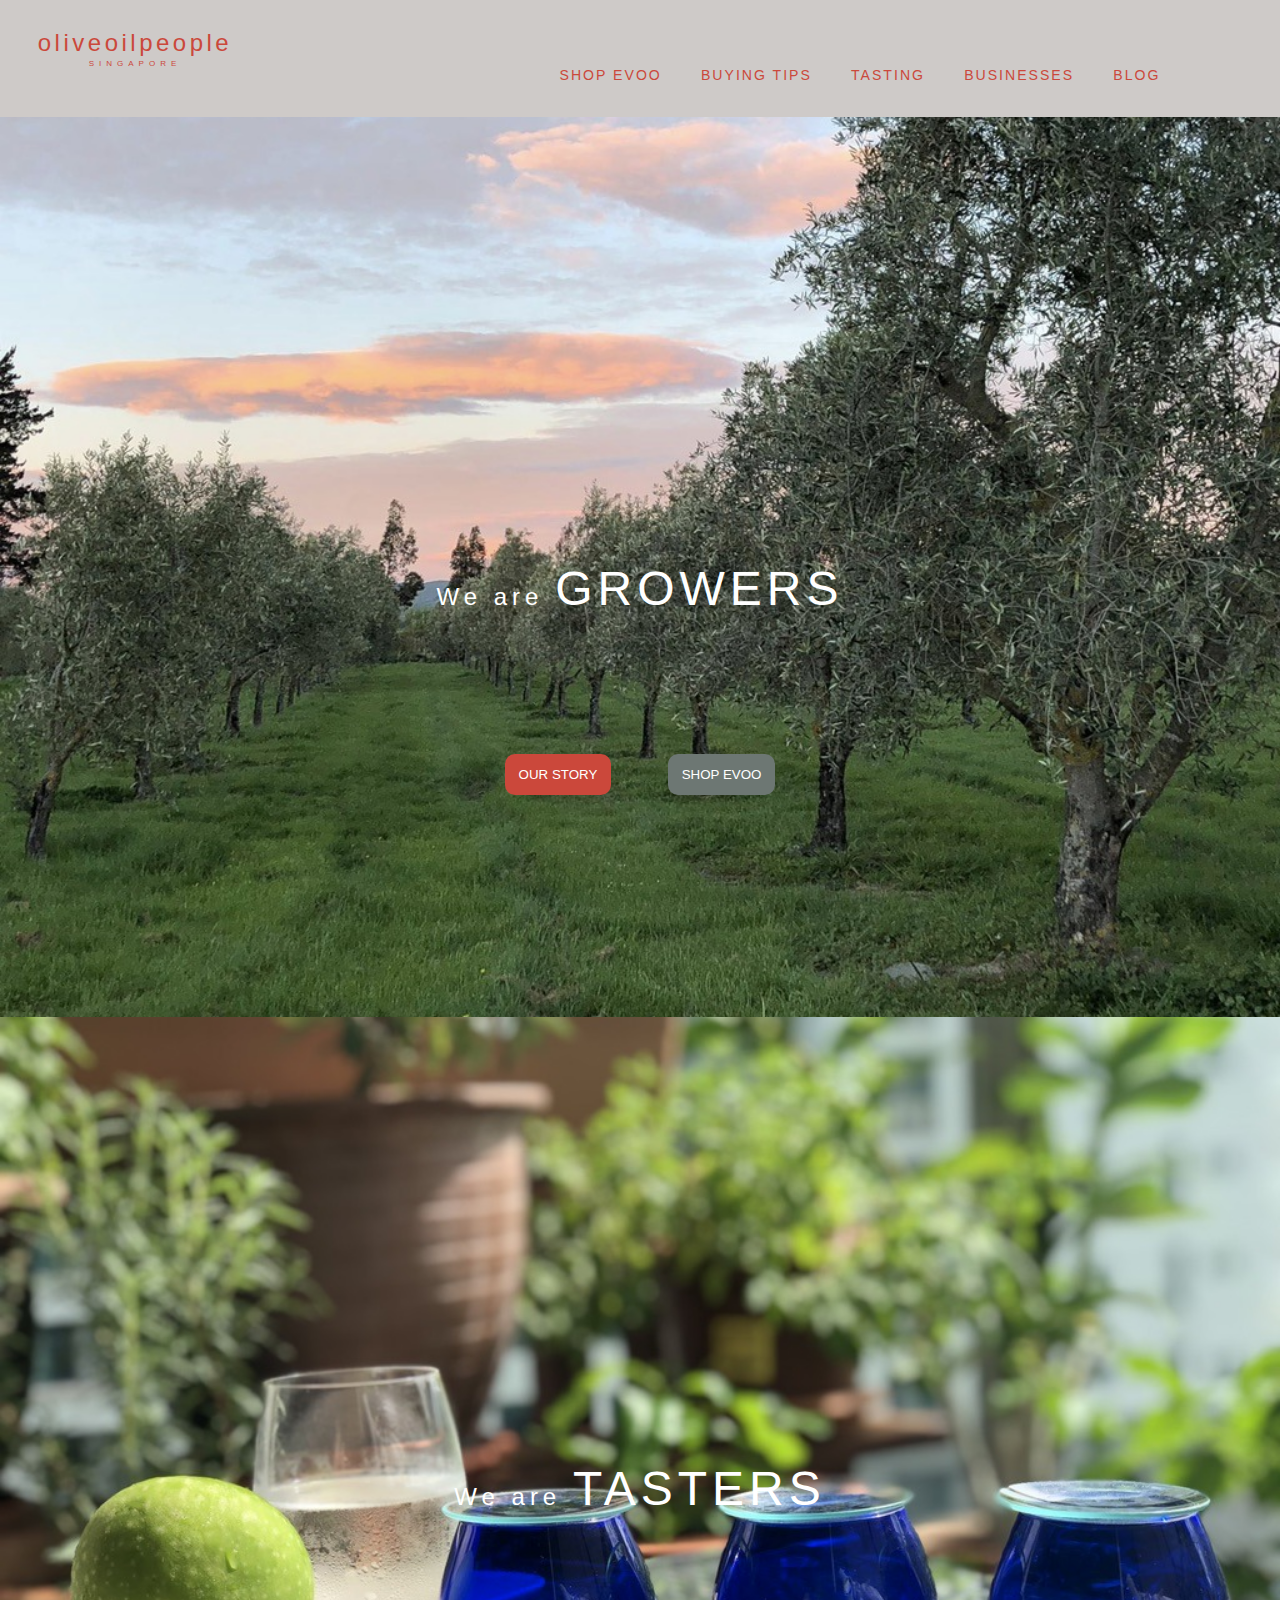
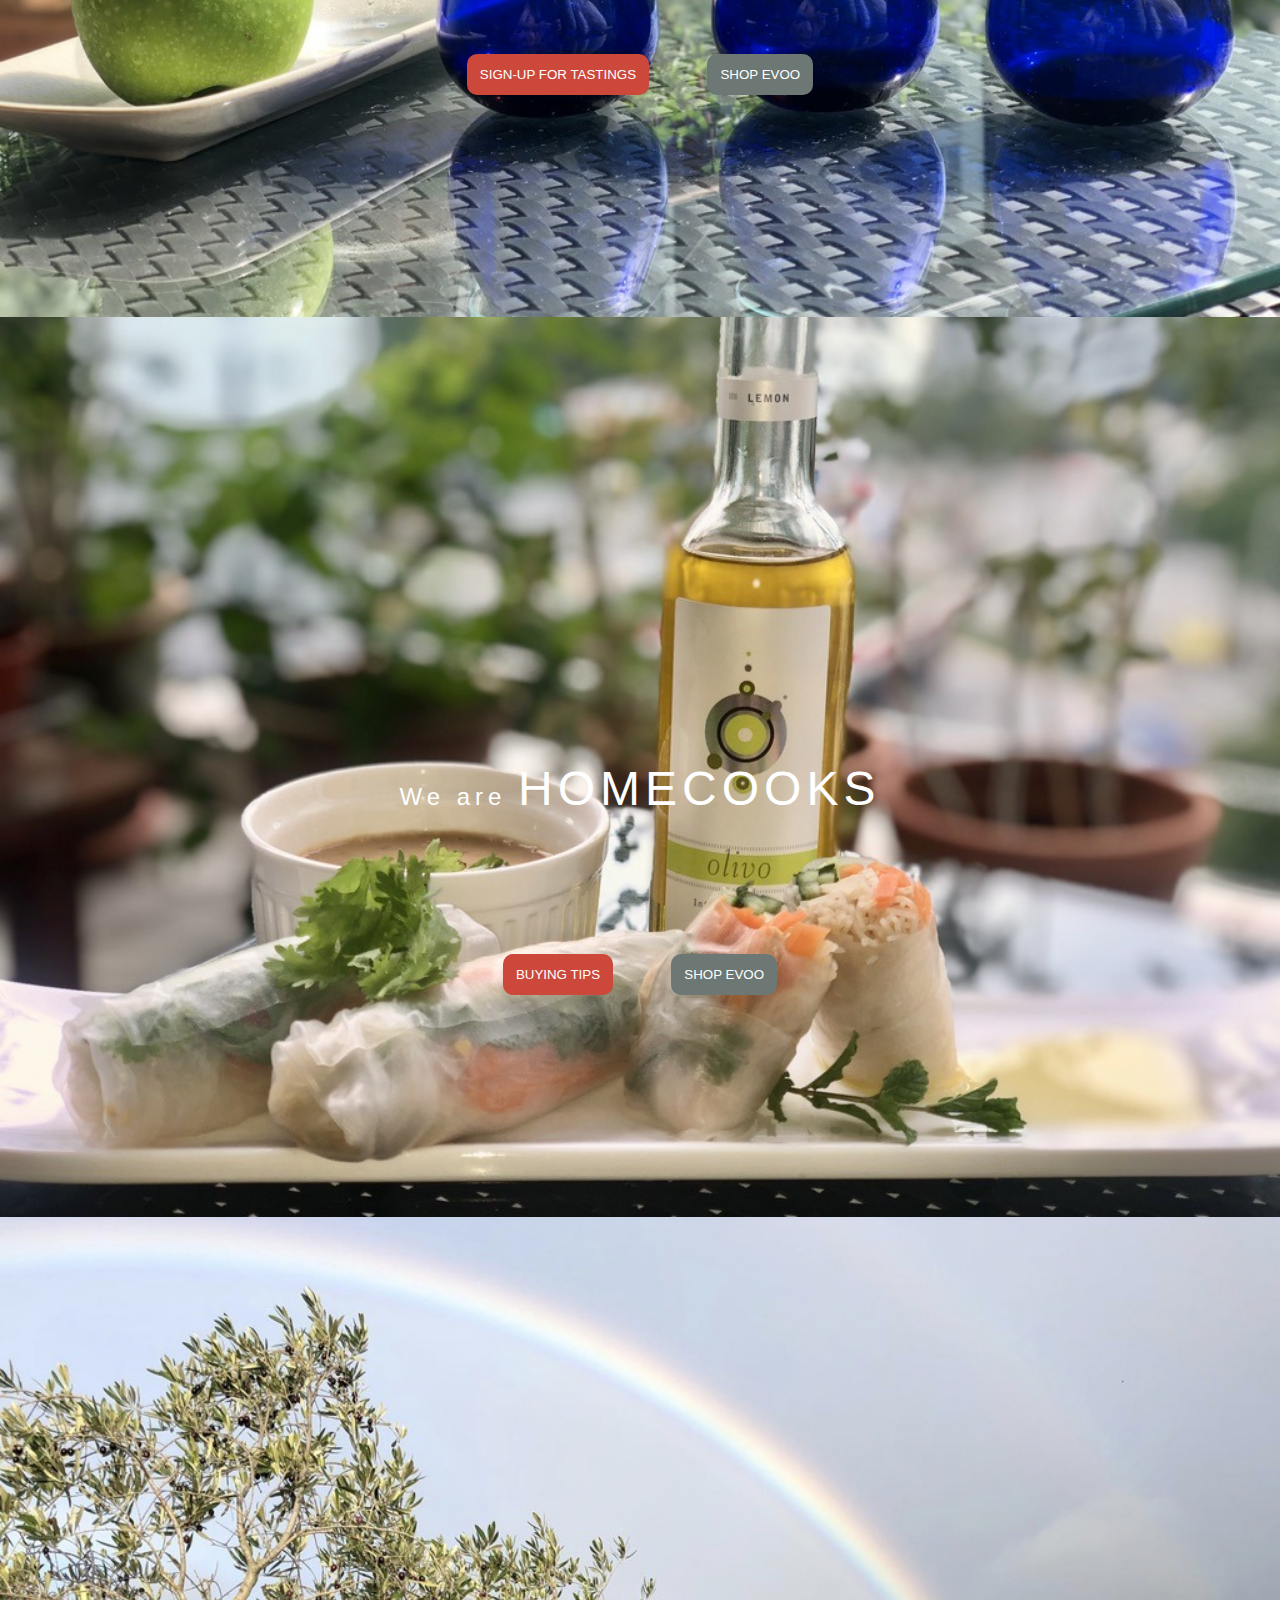
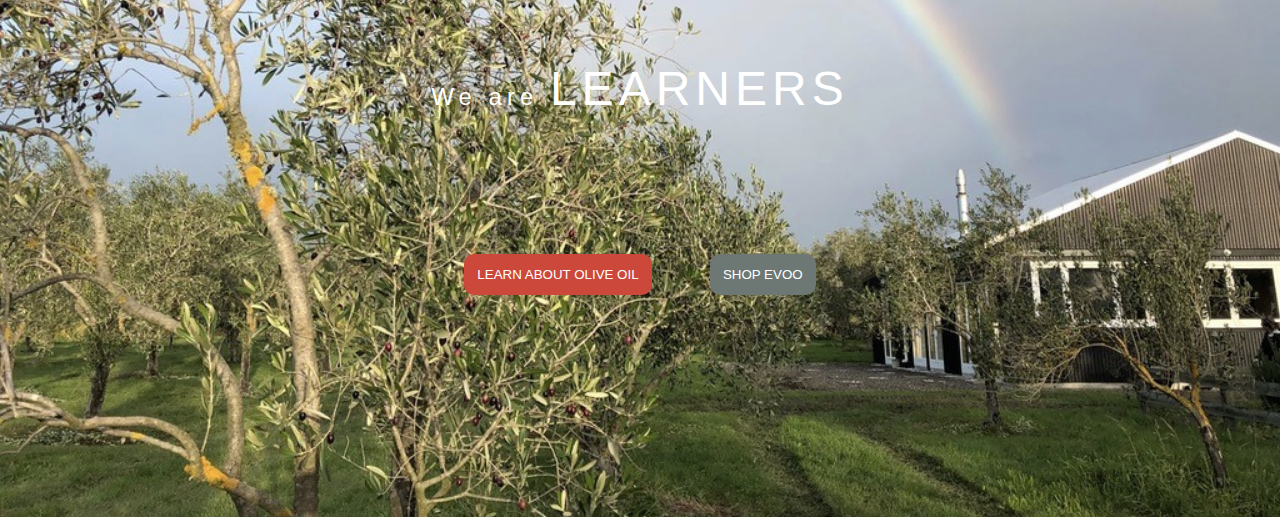
==== index.html @ 2f51a38c "update" ====
<!DOCTYPE html>
<html lang="en" dir="ltr">

<head>
  <meta charset="utf-8">
  <meta name="viewport" content="width=device-width, initial-scale=1.0">
  <meta http-equiv="X-UA-Compatible" content="ie=edge">
  <link rel="stylesheet" href="css/styles.css">
  <title></title>
</head>

<body>

  <header>


  <nav>

    <a href="index.html" style="outline: none; text-decoration: none;"
    <div class="page-title">



      <p style="color: #cb483b; padding-top: 1.2em; font-size: 1.5em; letter-spacing: 3.5px;">oliveoilpeople</p>
      <p style="color: #cb483b; padding-top: 2px; font-size: 0.5em; letter-spacing: 5px;">SINGAPORE</p>



    </div>

  </a>

    <div class="hamburger">
      <div class="line"></div>
      <div class="line"></div>
      <div class="line"></div>
    </div>

    <ul class="nav-links">
      <li><a href="#">SHOP EVOO</a></li>
      <li><a href="homecooks/homecooks.html">BUYING TIPS</a></li>
      <li><a href="tasters/tasters.html">TASTING</a></li>
      <li><a href="#">BUSINESSES</a></li>
      <li><a href="learners/learners.html">BLOG</a></li>
    </ul>

  </nav>

</header>



  <div class="landing">

    <img class="tasters-img" src="images/growers.jpeg" alt="tasters-image">

    <div class="landing-content">


      <div class="tasters-heading">
        <p><span>We are </span><span style="font-size: 2em;">GROWERS</span></p>
      </div>

      <div class="buttons-landing">
        <button class="button1" type="button" name="button">OUR STORY</button>
        <button class="button2" type="button" name="button-shop">SHOP EVOO</button>
      </div>
    </div>

  </div>

  <div class="landing">

    <img class="tasters-img" src="tasters/tasters.jpeg" alt="tasters-image">

    <div class="landing-content">


      <div class="tasters-heading">
        <p><span>We are </span><span style="font-size: 2em;">TASTERS</span></p>
      </div>

      <div class="buttons-landing">
        <button class="button1" type="button" name="button">SIGN-UP FOR TASTINGS</button>
        <button class="button2" type="button" name="button-shop">SHOP EVOO</button>
      </div>
    </div>

  </div>

  <div class="landing">

    <img class="tasters-img" src="homecooks/homecooks.jpeg" alt="homecooks-image">

    <div class="landing-content">


      <div class="tasters-heading">
        <p><span>We are </span><span style="font-size: 2em;">HOMECOOKS</span></p>
      </div>

      <div class="buttons-landing">
        <button class="button1" type="button" name="button">BUYING TIPS</button>
        <button class="button2" type="button" name="button-shop">SHOP EVOO</button>
      </div>
    </div>

  </div>

  <div class="landing">

    <img class="tasters-img" src="learners/learners.jpeg" alt="learners-image">

    <div class="landing-content">


      <div class="tasters-heading">
        <p><span>We are </span><span style="font-size: 2em;">LEARNERS</span></p>
      </div>

      <div class="buttons-landing">
        <button class="button1" type="button" name="button">LEARN ABOUT OLIVE OIL</button>
        <button class="button2" type="button" name="button-shop">SHOP EVOO</button>
      </div>
    </div>

  </div>

  <script src="app.js">

  </script>

</body>

</html>
---- css/styles.css ----
* {
  margin: 0;
  padding: 0;
  box-sizing: border-box;
}

body {
  font-family: "Gill Sans MT", "Gill Sans", "Calibri", sans-serif;
  letter-spacing: 2px;
  background: #CECAC8;
}

header{
  position: sticky;
  top: 0;
  z-index: 10;
}

nav {
  height: 13vh;
  background: #CECAC8;
}

li {
  margin-left: 10px;
  margin-right: 10px;
}

.page-title {
  height: 10vh;
  width: 30vh;
  background-color: #CECAC8;
  position: absolute;
  text-align: center;
}

.nav-links {
  display: flex;
  list-style: none;
  width: 50%;
  height: 100%;
  justify-content: space-around;
  align-items: center;
  padding-top: 2em;
  margin-left: auto;
  margin-right: 6.25em;
}

.nav-links li a {
  color: #cb483b;
  text-decoration: none;
  font-size: 1.1vw;
}

.landing {
  height: 100vh;
  display: flex;
  justify-content: center;
  align-items: center;
  overflow: hidden;
}

.landing-content {
  position: absolute;
  display: flex;
  flex-direction: column;
  width: 100vw;
  height: 500px;
  padding-top: 150px;
  margin-top: 50px;
  justify-content: center;
  align-items: center;
}

.tasters-heading {
  position: relative;
  padding: 1em;
  margin-bottom: 4em;
  margin-top: 2em;
}

.tasters-heading p {
  color: white;
  font-size: 1.5em;
  letter-spacing: 5px;
}

.buttons-landing {
  position: relative;
  margin-top: 2em;
}

.button1 {
  padding: 1em;
  margin: 2vw;
  border-radius: 10px;
  border-width: 0;
  background-color: #cb483b;
  color: white;
}

.button2 {
  padding: 1em;
  margin: 2vw;
  border-radius: 10px;
  border-width: 0;
  background-color: #6d7773;
  color: white;
}

.tasters-img {
  width: 100vw;
}

@media screen and (max-width: 768px) {
  .line {
    width: 30px;
    height: 3px;
    background: #cb483b;
    margin: 5px;
  }

  /*
  @media (hover:hover) {
    .button1:hover{
      background-color: #6d7773;
    }
    .button2:hover{
      background-color: #cb483b;
  }
*/
  nav {
    position: relative;
  }

  .hamburger {
    position: absolute;
    cursor: pointer;
    right: 5%;
    top: 50%;
    transform: translate(-5%, -50%);
    z-index: 4;
  }

  .nav-links {
    position: fixed;
    background: #CECAC8;
    height: 100vh;
    width: 100%;
    flex-direction: column;
    clip-path: circle(100px at 90% -15%);
    -webkit-clip-path: circle(100px at 90% -15%);
    transition: all 0.5s ease-out;
    pointer-events: none;
    z-index: 3;
  }

  .nav-links.open {
    clip-path: circle(1400px at 100% -15%);
    -webkit-clip-path: circle(1400px at 100% -15%);
    pointer-events: all;
    padding-right: 0;
    padding-top: 100px;
    padding-bottom: 100px;
    z-index: 3;
  }

  .landing {
    overflow: hidden;
    align-items: center;
    flex-direction: column;
  }

  .nav-links li {
    opacity: 0;
  }

  .nav-links li a {
    font-size: 25px;
  }

  .nav-links li:nth-child(1) {
    transition: all 0.7s ease 0.1s;
  }

  .nav-links li:nth-child(2) {
    transition: all 0.7s ease 0.2s;
  }

  .nav-links li:nth-child(3) {
    transition: all 0.7s ease 0.3s;
  }

  .nav-links li:nth-child(4) {
    transition: all 0.7s ease 0.4s;
  }

  .nav-links li:nth-child(5) {
    transition: all 0.7s ease 0.5s;
  }

  li.fade {
    opacity: 1;
  }

  .tasters-img {
    width: auto;
    height: auto
  }
}
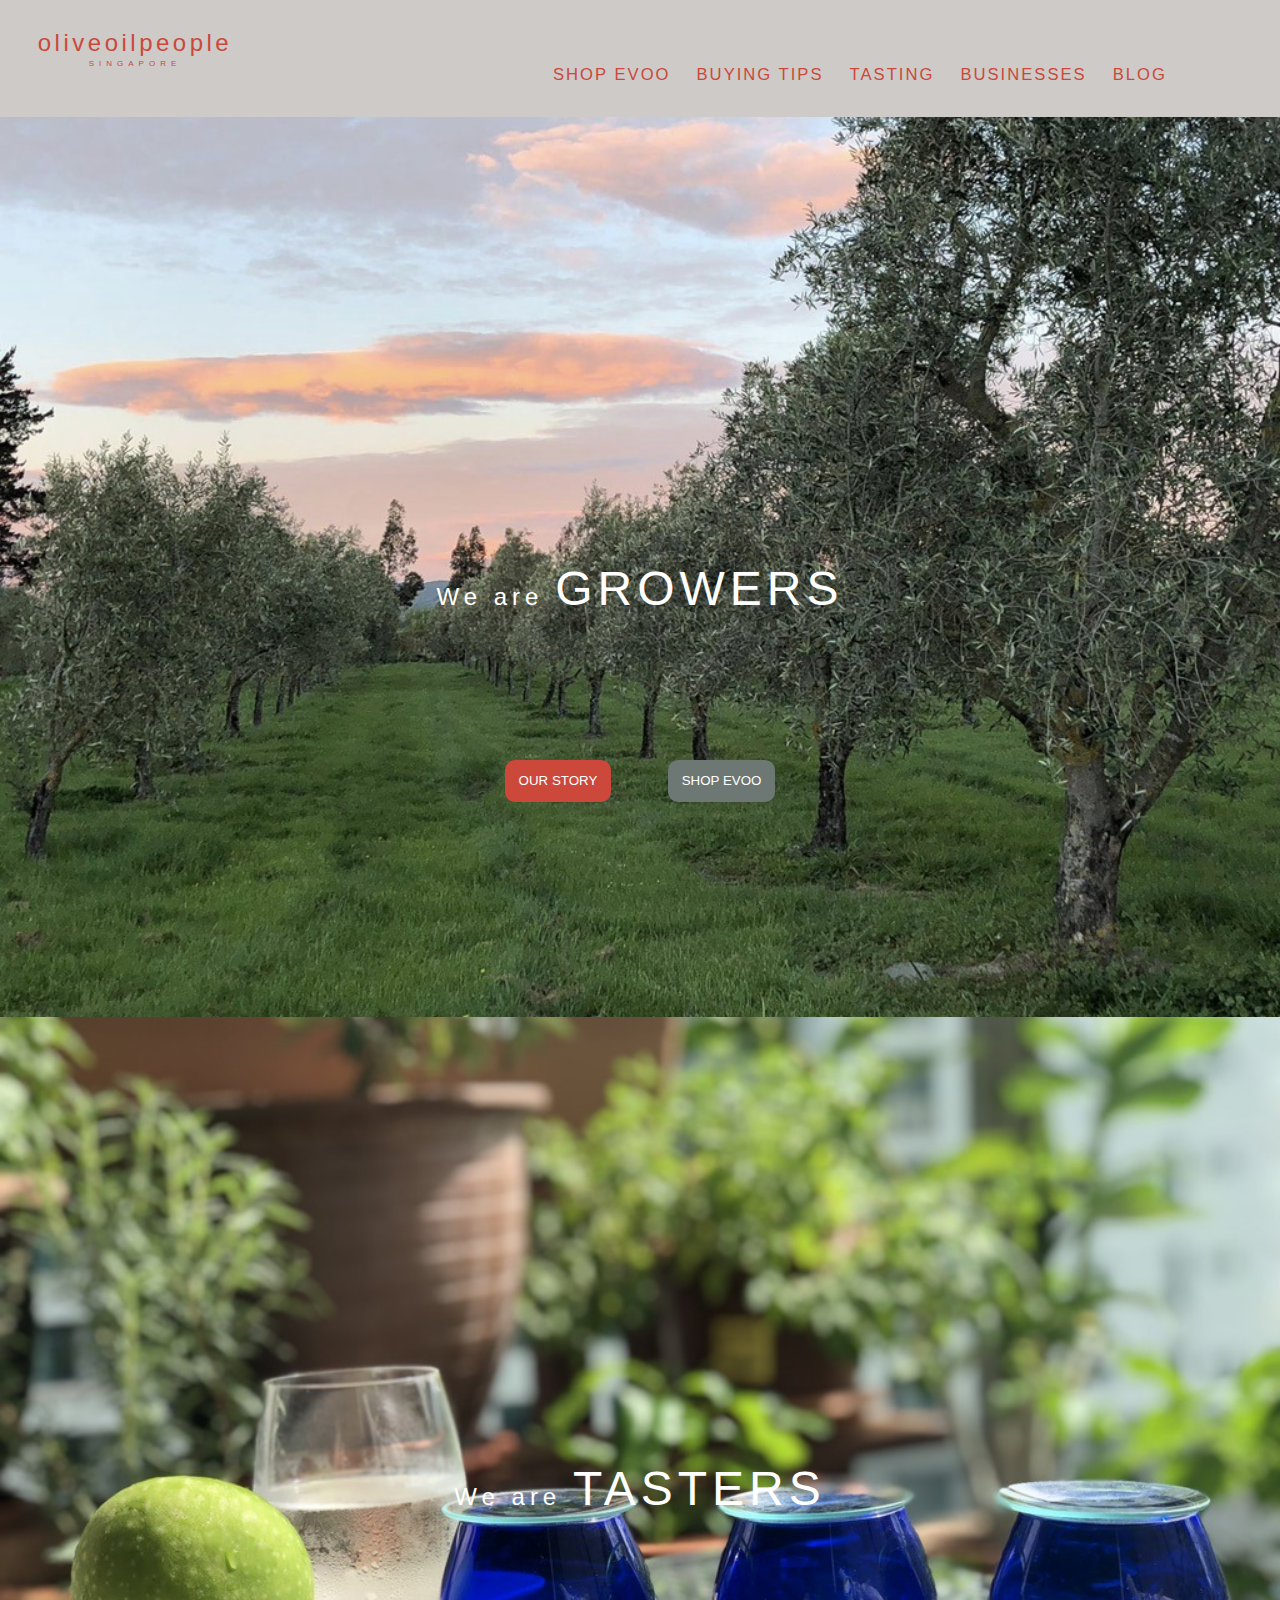
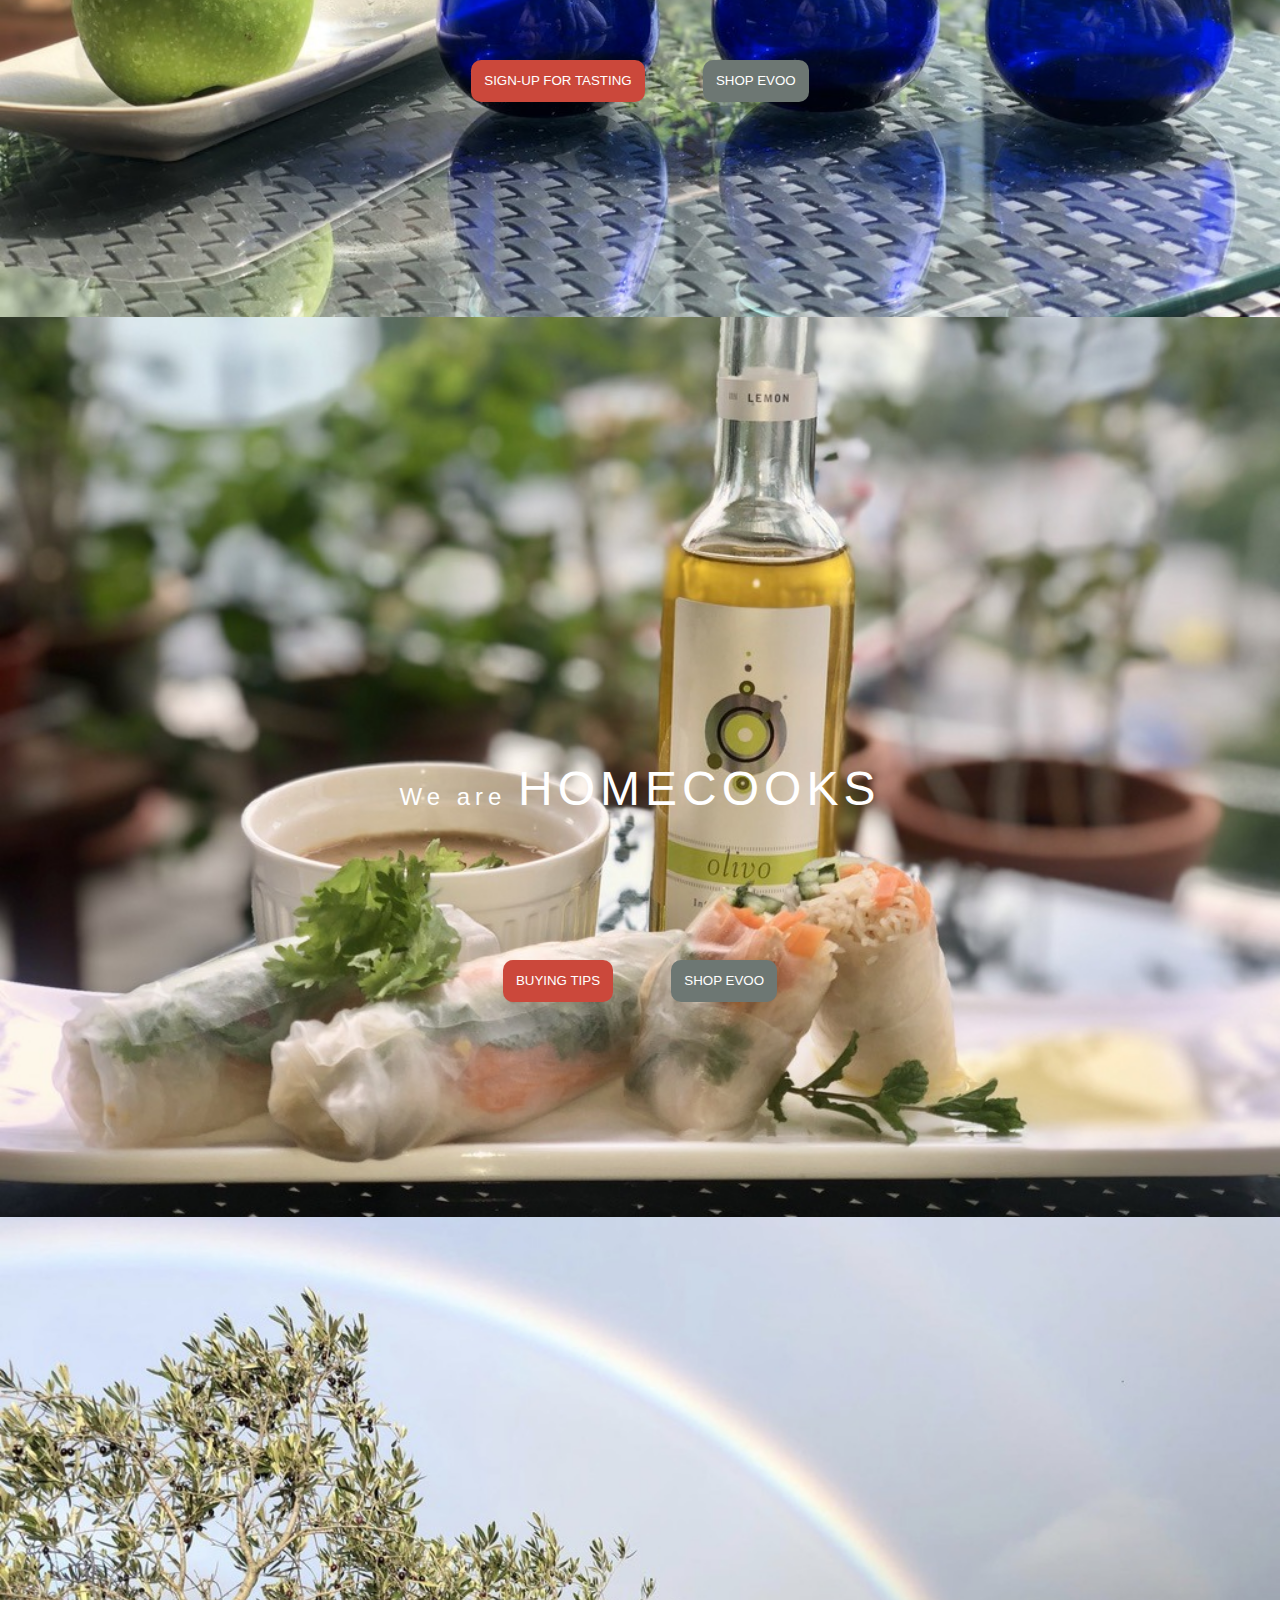
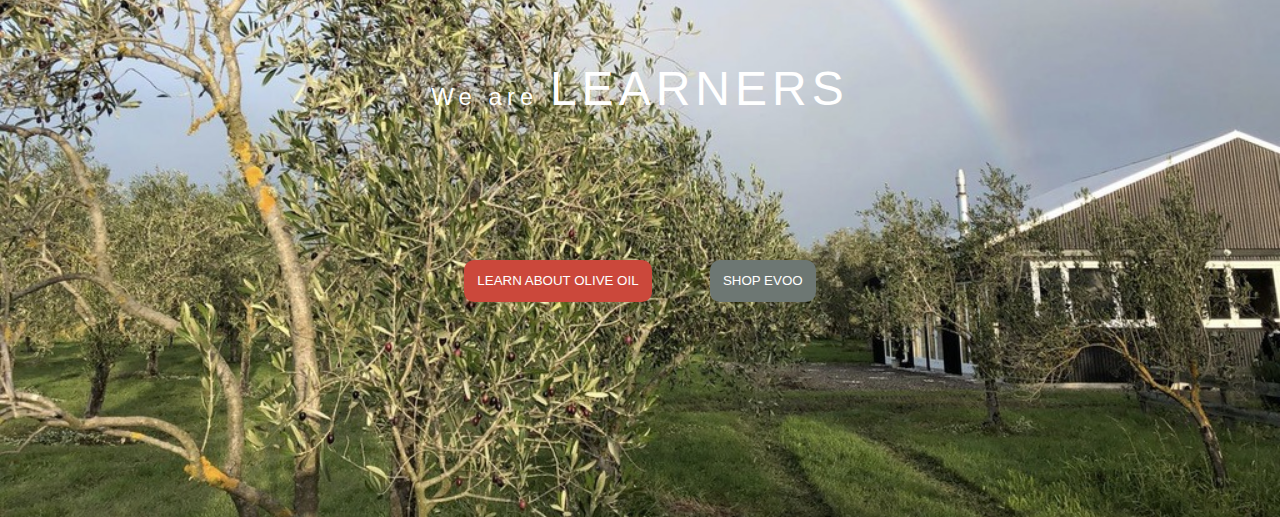
==== commit 501c087e: "update" ====
--- a/index.html
+++ b/index.html
@@ -81,7 +81,7 @@
       </div>
 
       <div class="buttons-landing">
-        <button class="button1" type="button" name="button">SIGN-UP FOR TASTINGS</button>
+        <button class="button1" type="button" name="button">SIGN-UP FOR TASTING</button>
         <button class="button2" type="button" name="button-shop">SHOP EVOO</button>
       </div>
     </div>
@@ -90,7 +90,7 @@
 
   <div class="landing">
 
-    <img class="tasters-img" src="homecooks/homecooks.jpeg" alt="homecooks-image">
+    <img class="tasters-img" src="homecooks/homecooks.jpeg" alt="tasters-image">
 
     <div class="landing-content">
 
@@ -109,7 +109,7 @@
 
   <div class="landing">
 
-    <img class="tasters-img" src="learners/learners.jpeg" alt="learners-image">
+    <img class="tasters-img" src="learners/learners.jpeg" alt="tasters-image">
 
     <div class="landing-content">
 
@@ -126,6 +126,7 @@
 
   </div>
 
+
   <script src="app.js">
 
   </script>
--- a/css/styles.css
+++ b/css/styles.css
@@ -8,6 +8,7 @@
   font-family: "Gill Sans MT", "Gill Sans", "Calibri", sans-serif;
   letter-spacing: 2px;
   background: #CECAC8;
+
 }
 
 header{
@@ -49,7 +50,7 @@
 .nav-links li a {
   color: #cb483b;
   text-decoration: none;
-  font-size: 1.1vw;
+  font-size: 1.3vw;
 }
 
 .landing {
@@ -74,7 +75,7 @@
 
 .tasters-heading {
   position: relative;
-  padding: 1em;
+  padding: 1.4em;
   margin-bottom: 4em;
   margin-top: 2em;
 }
@@ -88,6 +89,7 @@
 .buttons-landing {
   position: relative;
   margin-top: 2em;
+
 }
 
 .button1 {
@@ -143,7 +145,7 @@
   }
 
   .nav-links {
-    position: fixed;
+
     background: #CECAC8;
     height: 100vh;
     width: 100%;
@@ -152,7 +154,7 @@
     -webkit-clip-path: circle(100px at 90% -15%);
     transition: all 0.5s ease-out;
     pointer-events: none;
-    z-index: 3;
+    z-index: 50;
   }
 
   .nav-links.open {
@@ -162,7 +164,7 @@
     padding-right: 0;
     padding-top: 100px;
     padding-bottom: 100px;
-    z-index: 3;
+    z-index: 50;
   }
 
   .landing {
@@ -203,8 +205,12 @@
     opacity: 1;
   }
 
+  .tasters-heading {
+    text-align: center;
+  }
+
+
   .tasters-img {
     width: auto;
     height: auto
   }
-}
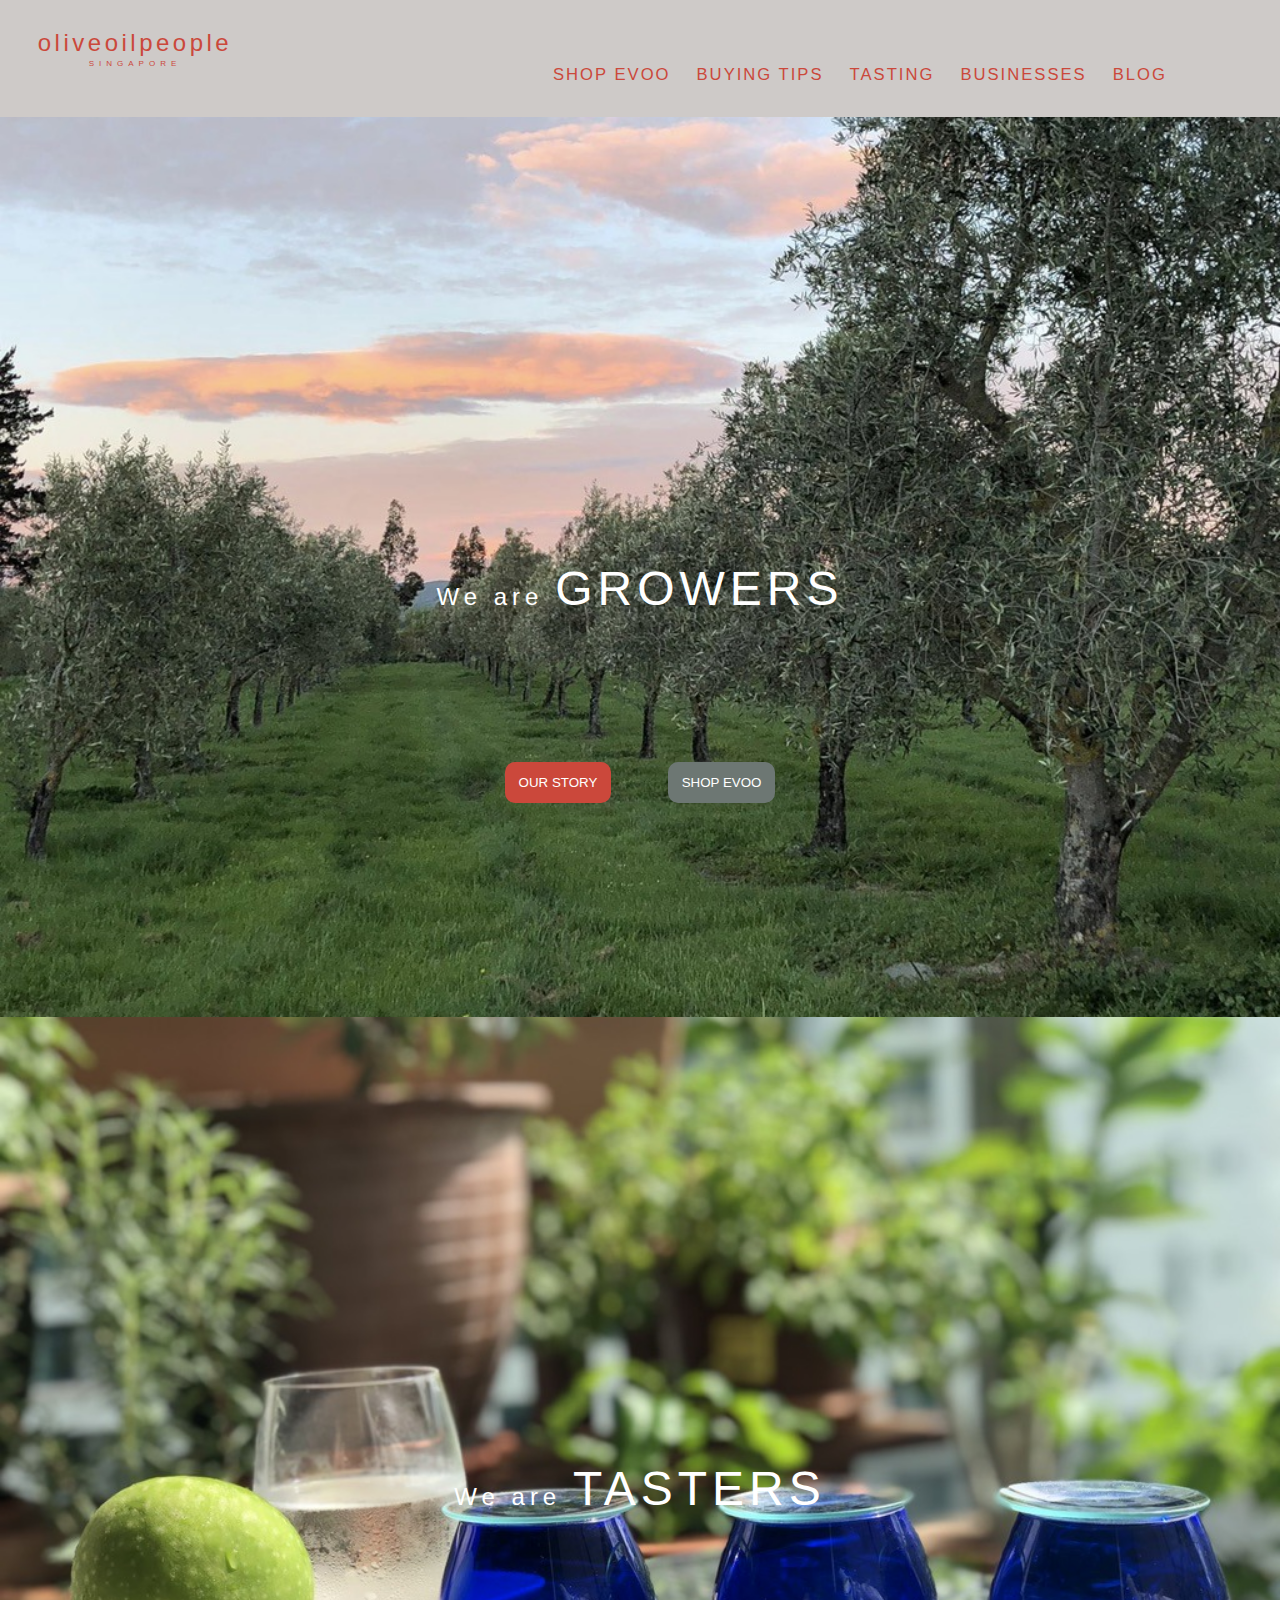
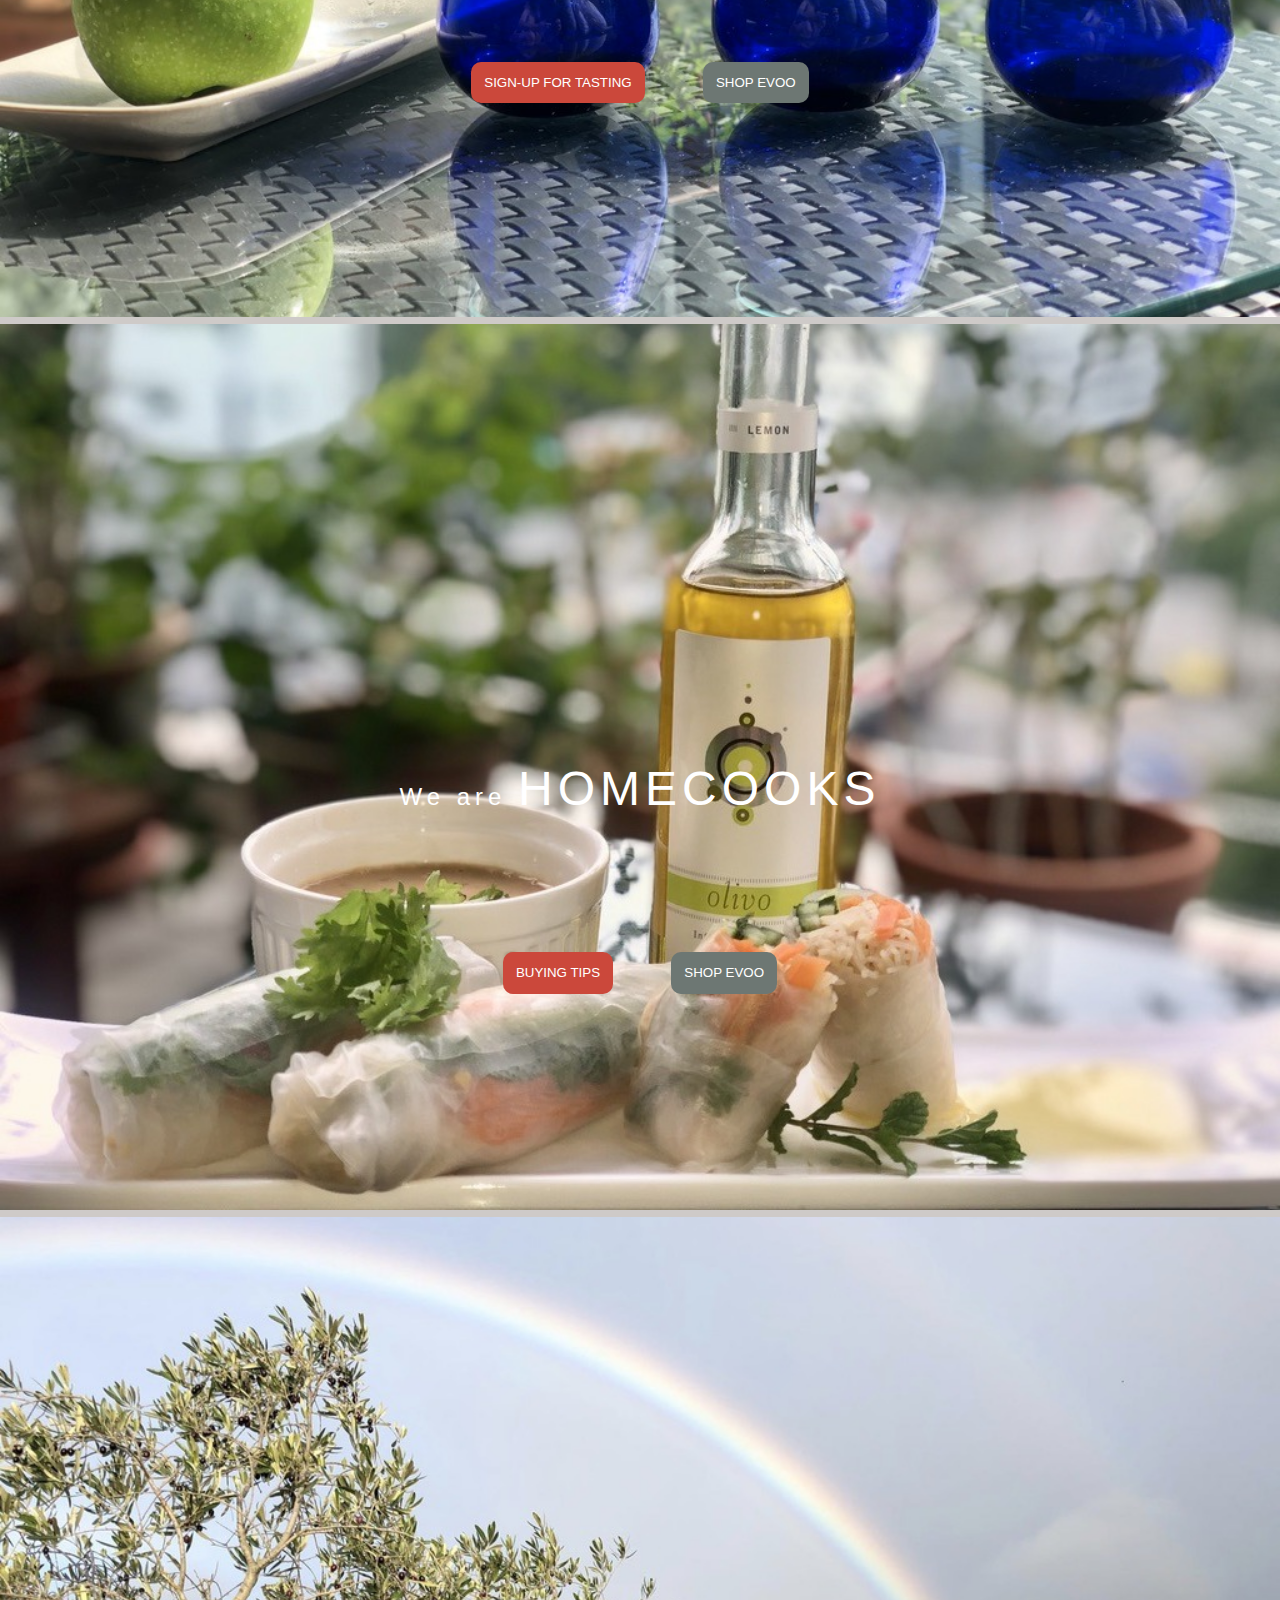
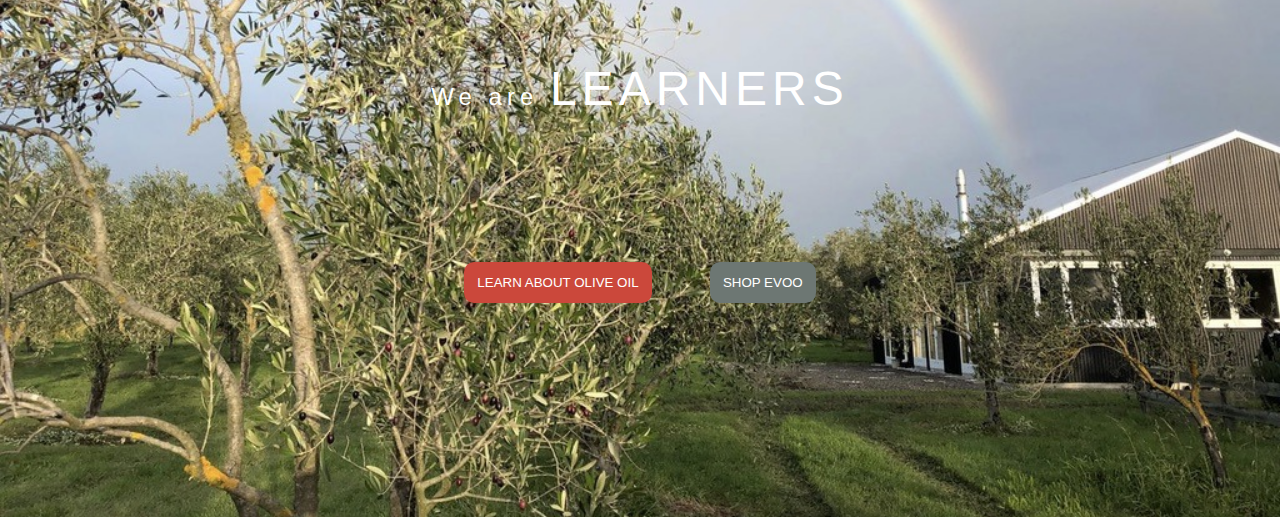
==== commit c1d1be9b: "update" ====
--- a/index.html
+++ b/index.html
@@ -95,7 +95,7 @@
     <div class="landing-content">
 
 
-      <div class="tasters-heading">
+      <div class="tasters-heading" style="padding: 0.9em;">
         <p><span>We are </span><span style="font-size: 2em;">HOMECOOKS</span></p>
       </div>
 
@@ -126,11 +126,16 @@
 
   </div>
 
+<footer>
+
+
 
   <script src="app.js">
 
   </script>
 
+</footer>
+
 </body>
 
 </html>
--- a/css/styles.css
+++ b/css/styles.css
@@ -8,10 +8,9 @@
   font-family: "Gill Sans MT", "Gill Sans", "Calibri", sans-serif;
   letter-spacing: 2px;
   background: #CECAC8;
-
-}
-
-header{
+}
+
+header {
   position: sticky;
   top: 0;
   z-index: 10;
@@ -75,9 +74,9 @@
 
 .tasters-heading {
   position: relative;
-  padding: 1.4em;
   margin-bottom: 4em;
   margin-top: 2em;
+  padding: 1.5em;
 }
 
 .tasters-heading p {
@@ -89,7 +88,6 @@
 .buttons-landing {
   position: relative;
   margin-top: 2em;
-
 }
 
 .button1 {
@@ -99,6 +97,7 @@
   border-width: 0;
   background-color: #cb483b;
   color: white;
+  transition: all 0.5s ease;
 }
 
 .button2 {
@@ -108,6 +107,17 @@
   border-width: 0;
   background-color: #6d7773;
   color: white;
+  transition: all 0.5s ease;
+}
+
+.button1:hover {
+  background-color: #6d7773;
+  transition: all 0.5s ease;
+}
+
+.button2:hover {
+  background-color: #cb483b;
+  transition: all 0.5s ease;
 }
 
 .tasters-img {
@@ -145,7 +155,6 @@
   }
 
   .nav-links {
-
     background: #CECAC8;
     height: 100vh;
     width: 100%;
@@ -173,6 +182,19 @@
     flex-direction: column;
   }
 
+  .tasters-heading p {
+    color: white;
+    font-size: 1.5em;
+    letter-spacing: 5px;
+  }
+
+  .tasters-heading {
+    position: relative;
+    margin-bottom: 4em;
+    margin-top: 2em;
+    padding: 1.8em;
+  }
+
   .nav-links li {
     opacity: 0;
   }
@@ -207,10 +229,10 @@
 
   .tasters-heading {
     text-align: center;
-  }
-
+    overflow: hidden;
+  }
 
   .tasters-img {
     width: auto;
-    height: auto
-  }
+    height: auto;
+  }
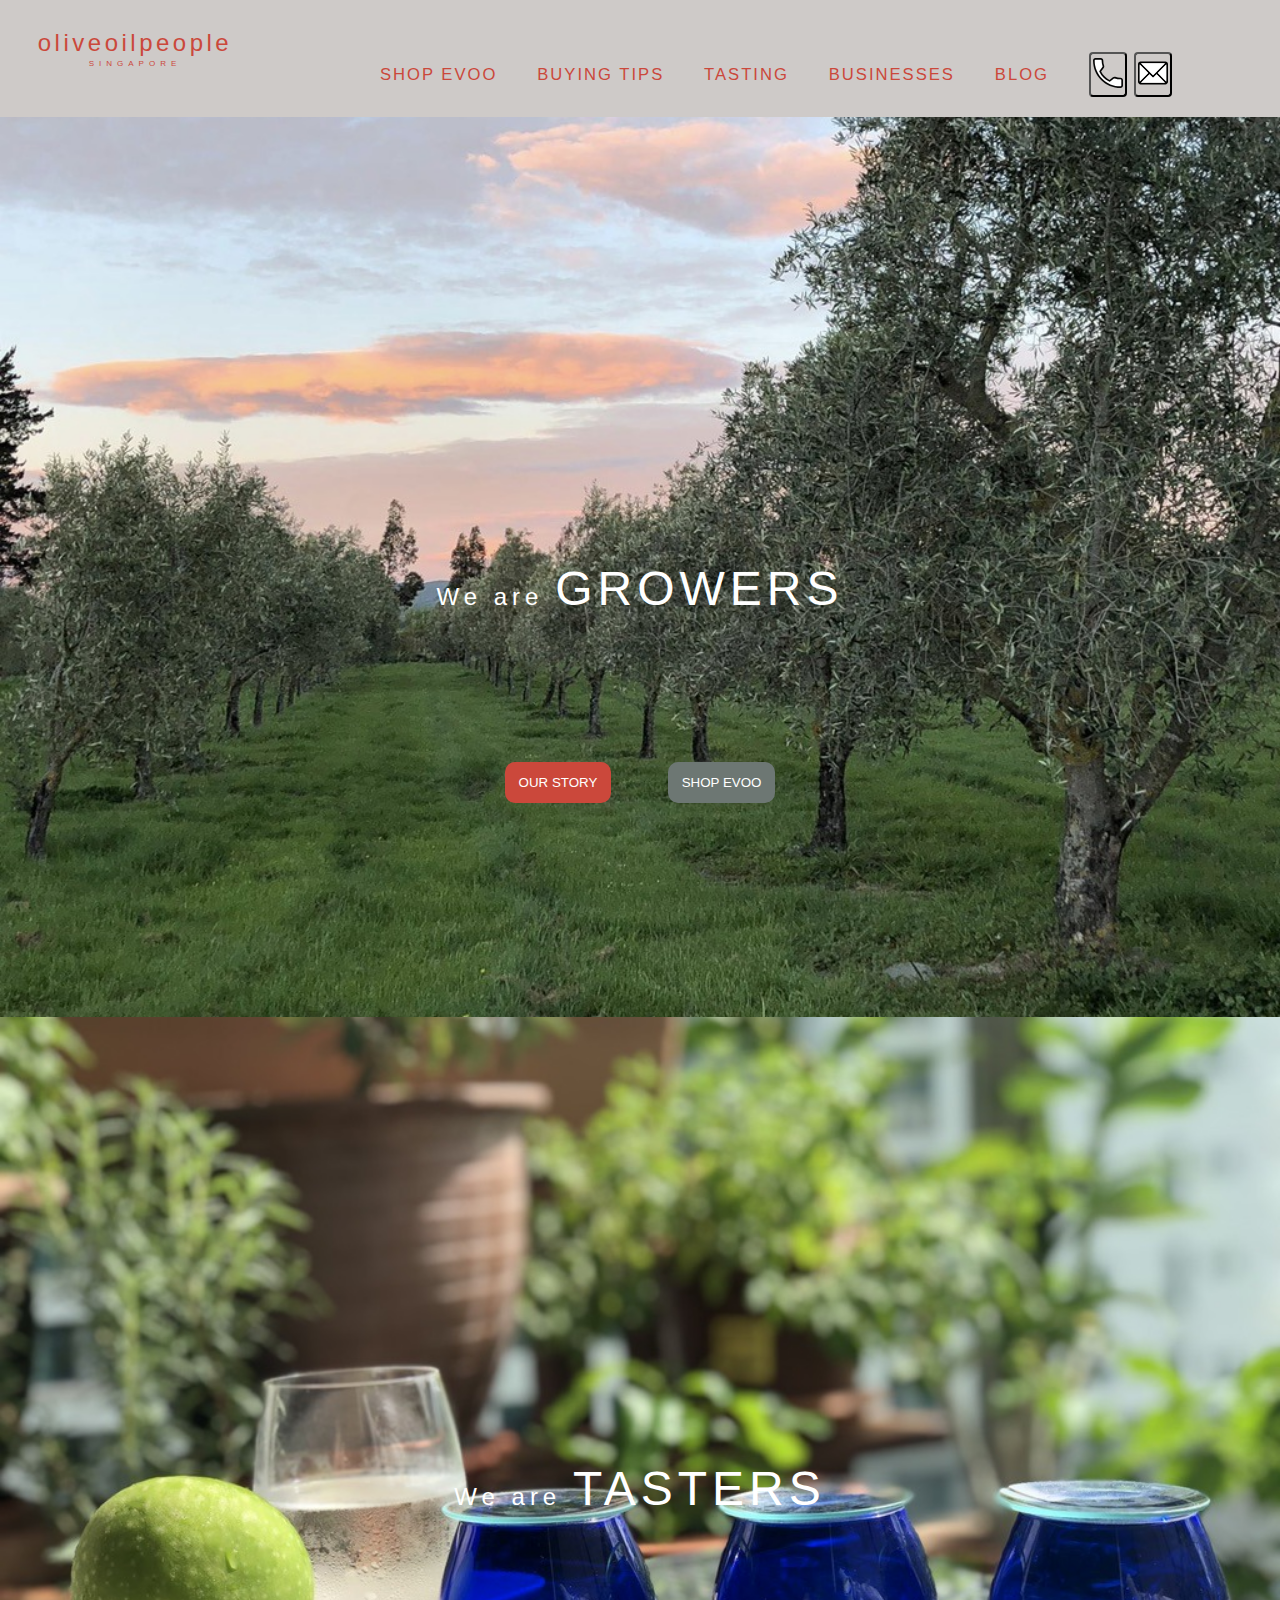
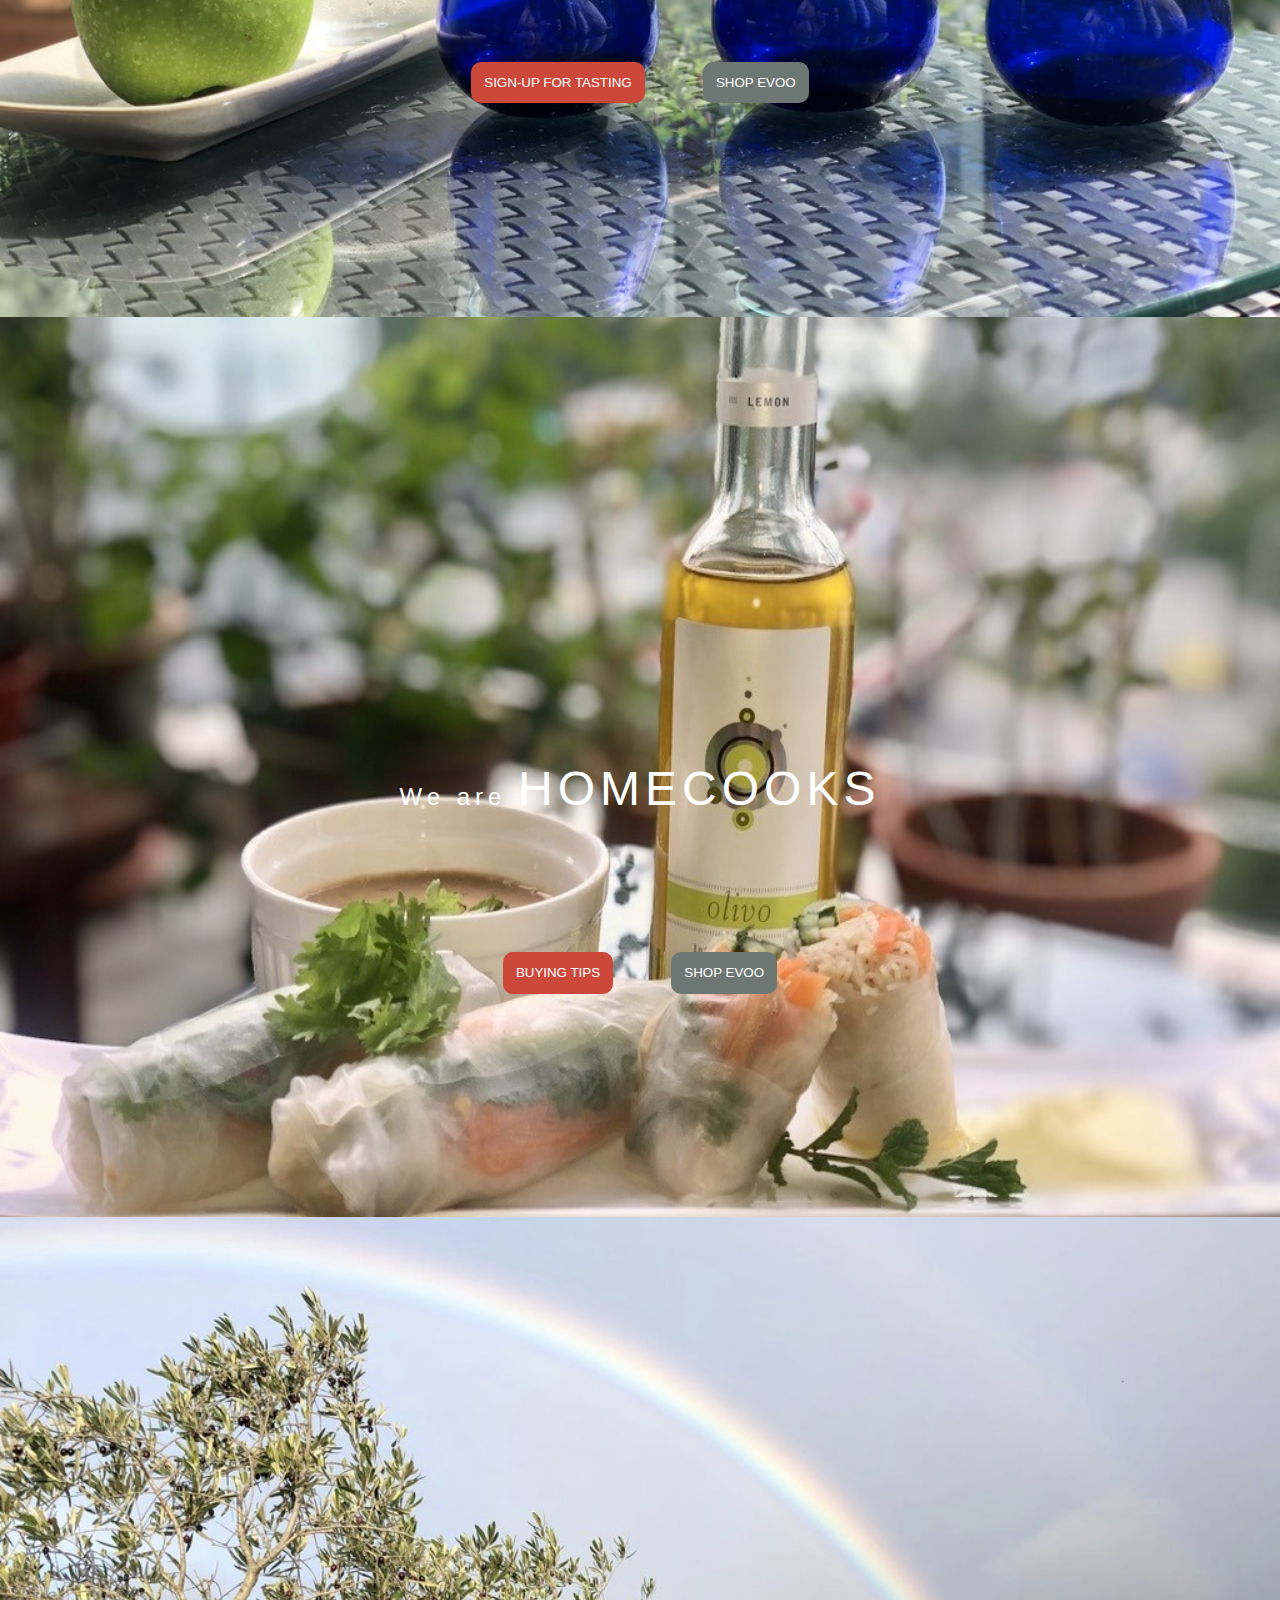
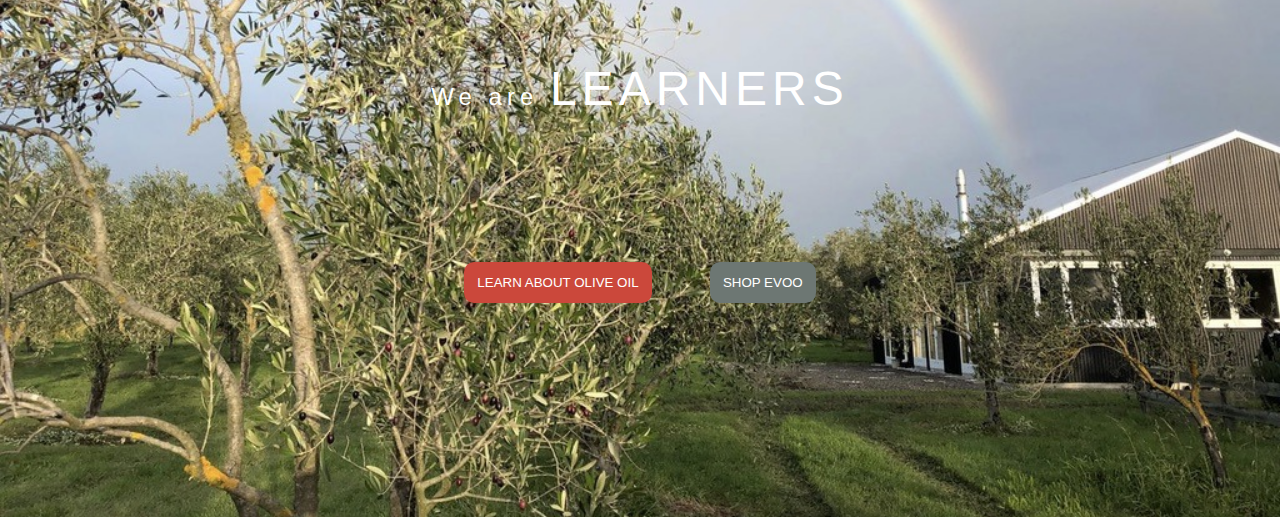
==== commit dff0a8ec: "update" ====
--- a/index.html
+++ b/index.html
@@ -42,7 +42,18 @@
       <li><a href="tasters/tasters.html">TASTING</a></li>
       <li><a href="#">BUSINESSES</a></li>
       <li><a href="learners/learners.html">BLOG</a></li>
+      <li class="contact-buttons">
+
+
+      <button class="phone-button" type="button" name="button"><img class="phone-svg" src = "images/phone.svg" /></button>
+      <button class="mail-button" type="button" name="button"><img class="mail-svg" src = "images/mail.svg" /></button>
+
+    </li>
     </ul>
+
+
+
+
 
   </nav>
 
--- a/css/styles.css
+++ b/css/styles.css
@@ -19,6 +19,10 @@
 nav {
   height: 13vh;
   background: #CECAC8;
+}
+
+nav ul {
+  position: relative;
 }
 
 li {
@@ -37,19 +41,47 @@
 .nav-links {
   display: flex;
   list-style: none;
-  width: 50%;
+  width: 65%;
   height: 100%;
   justify-content: space-around;
   align-items: center;
   padding-top: 2em;
   margin-left: auto;
-  margin-right: 6.25em;
+  margin-right: 5.5em;
 }
 
 .nav-links li a {
   color: #cb483b;
   text-decoration: none;
   font-size: 1.3vw;
+}
+
+.phone-button {
+  width: 3vw;
+  height: 5vh;
+  border-radius: 4px;
+  border-color: black;
+  background-color: #CECAC8;
+}
+
+.mail-button {
+  width: 3vw;
+  height: 5vh;
+  border-radius: 4px;
+  border-color: black;
+  background-color: #CECAC8;
+
+}
+
+.phone-svg {
+  height: 30px;
+  width: 30px;
+  border: none;
+}
+
+.mail-svg {
+  height: 30px;
+  width: 30px;
 }
 
 .landing {
@@ -151,7 +183,7 @@
     right: 5%;
     top: 50%;
     transform: translate(-5%, -50%);
-    z-index: 4;
+    z-index: 60;
   }
 
   .nav-links {
@@ -164,6 +196,9 @@
     transition: all 0.5s ease-out;
     pointer-events: none;
     z-index: 50;
+    position: absolute;
+    right: auto;
+    left: auto;
   }
 
   .nav-links.open {
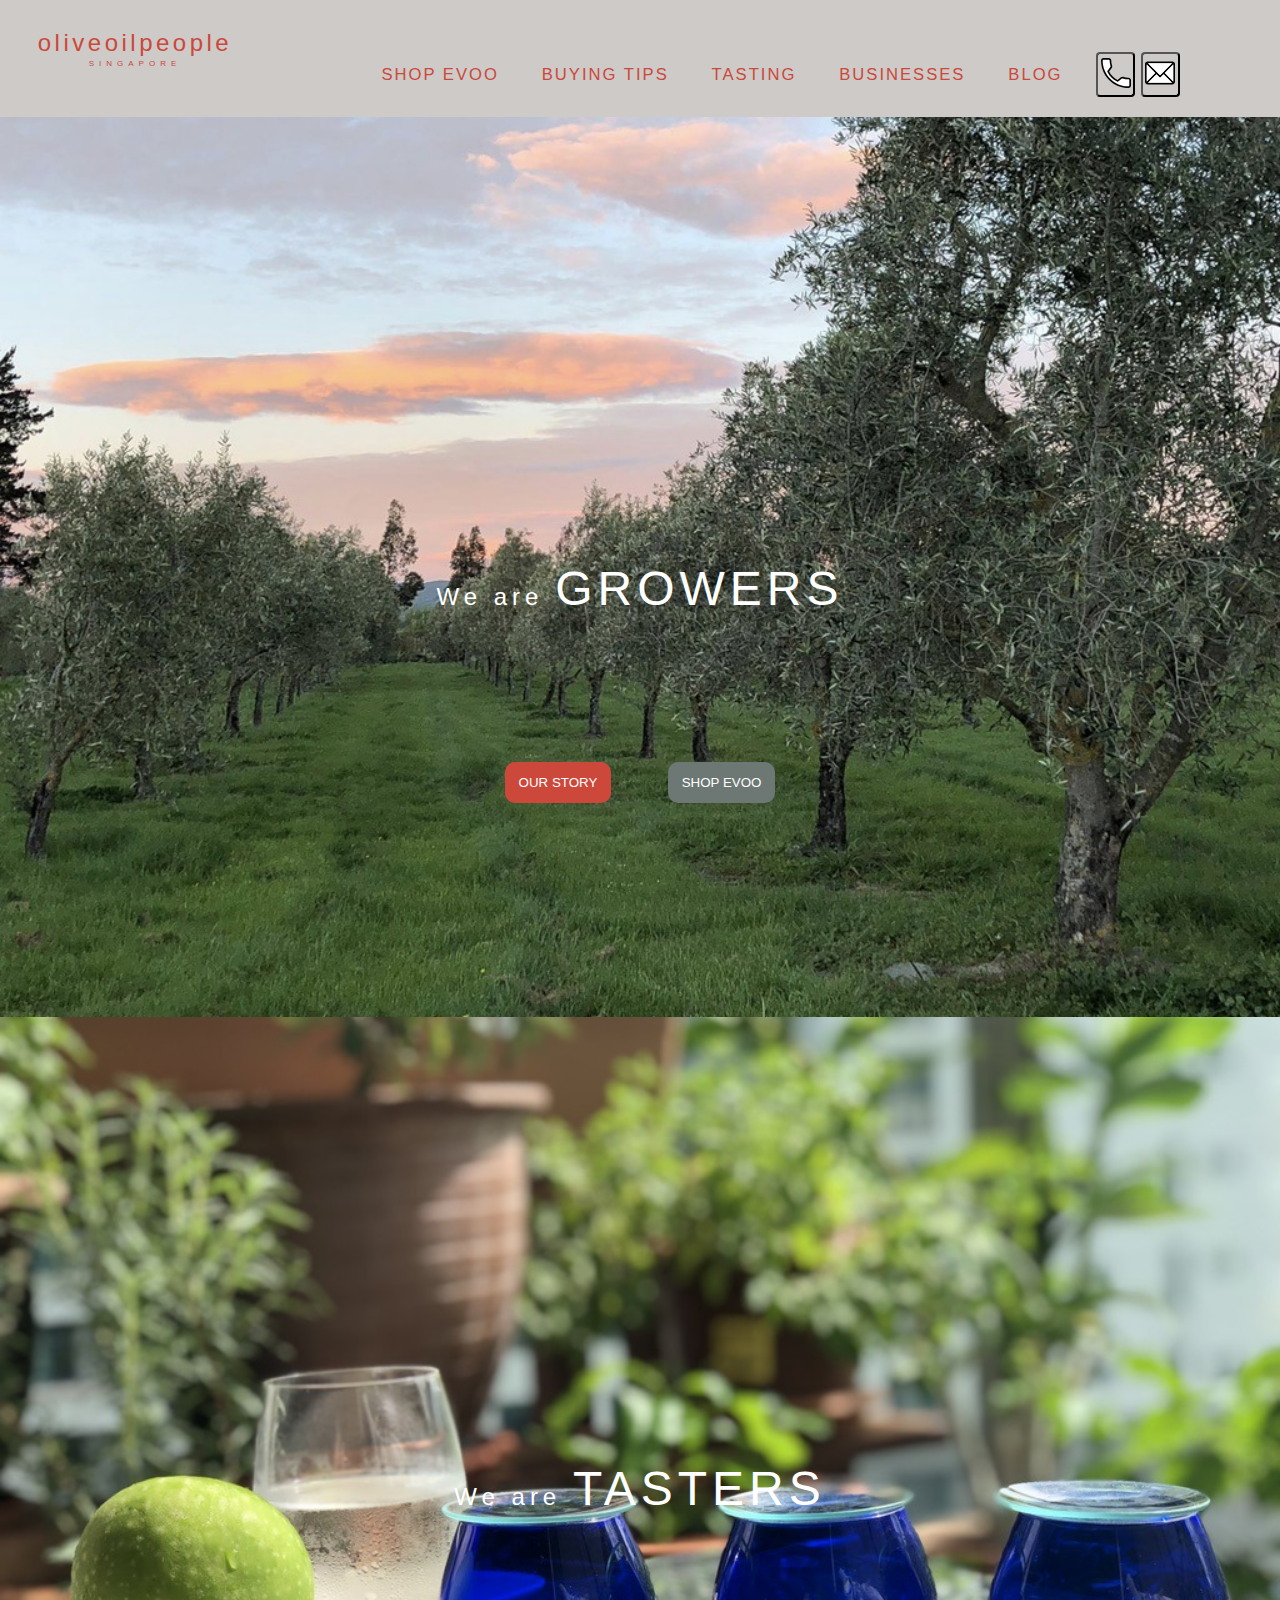
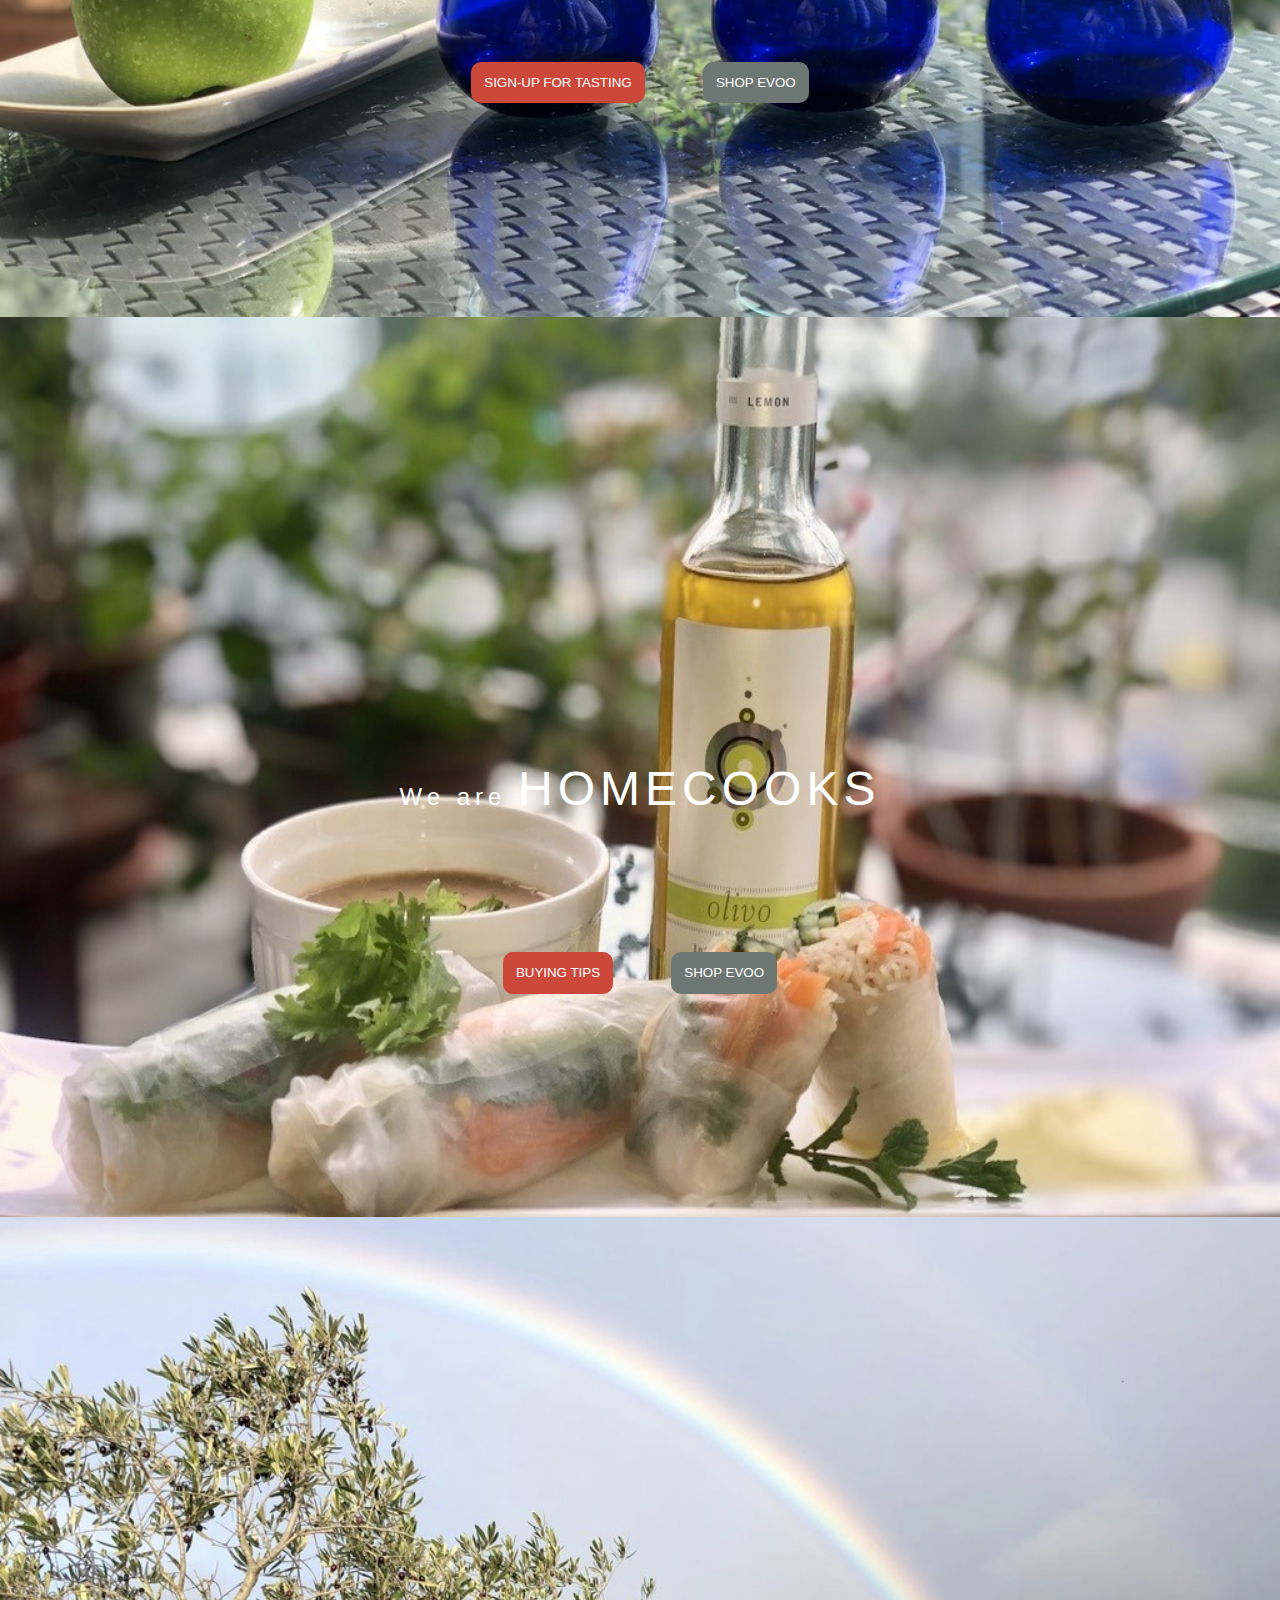
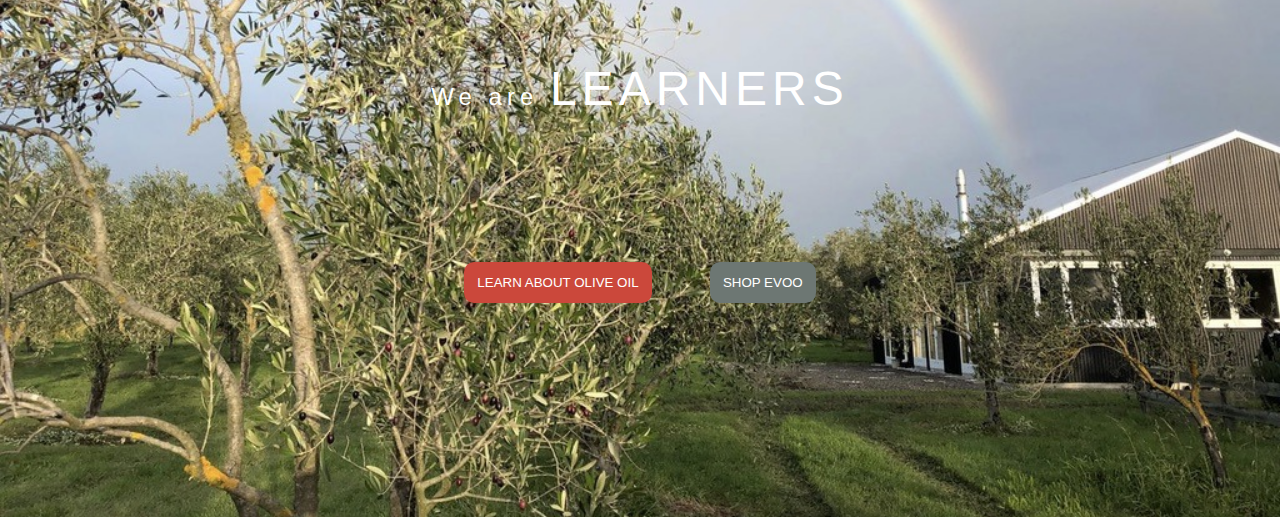
==== commit 415dd1d3: "update" ====
--- a/index.html
+++ b/index.html
@@ -37,11 +37,11 @@
     </div>
 
     <ul class="nav-links">
-      <li><a href="#">SHOP EVOO</a></li>
-      <li><a href="homecooks/homecooks.html">BUYING TIPS</a></li>
-      <li><a href="tasters/tasters.html">TASTING</a></li>
-      <li><a href="#">BUSINESSES</a></li>
-      <li><a href="learners/learners.html">BLOG</a></li>
+      <li><a href="#"><button>SHOP EVOO</button></a></li>
+      <li><a href="homecooks/homecooks.html"><button>BUYING TIPS</button></a></li>
+      <li><a href="tasters/tasters.html"><button>TASTING</button></a></li>
+      <li><a href="#"><button>BUSINESSES</button></button></a></li>
+      <li><a href="learners/learners.html"><button>BLOG</button></a></li>
       <li class="contact-buttons">
 
 
--- a/css/styles.css
+++ b/css/styles.css
@@ -50,11 +50,26 @@
   margin-right: 5.5em;
 }
 
-.nav-links li a {
+.nav-links li a button{
   color: #cb483b;
   text-decoration: none;
   font-size: 1.3vw;
-}
+  font-family: "Gill Sans MT", "Gill Sans", "Calibri", sans-serif;
+  letter-spacing: 2px;
+  padding: 1vh;
+  border-radius: 5px;
+  border-style: none;
+  background-color: #CECAC8;
+  transition: all 0.5s ease;
+}
+
+.nav-links button:hover{
+  background-color: #6d7773;
+  transition: all 0.5s ease;
+}
+
+
+
 
 .phone-button {
   width: 3vw;
@@ -70,7 +85,6 @@
   border-radius: 4px;
   border-color: black;
   background-color: #CECAC8;
-
 }
 
 .phone-svg {
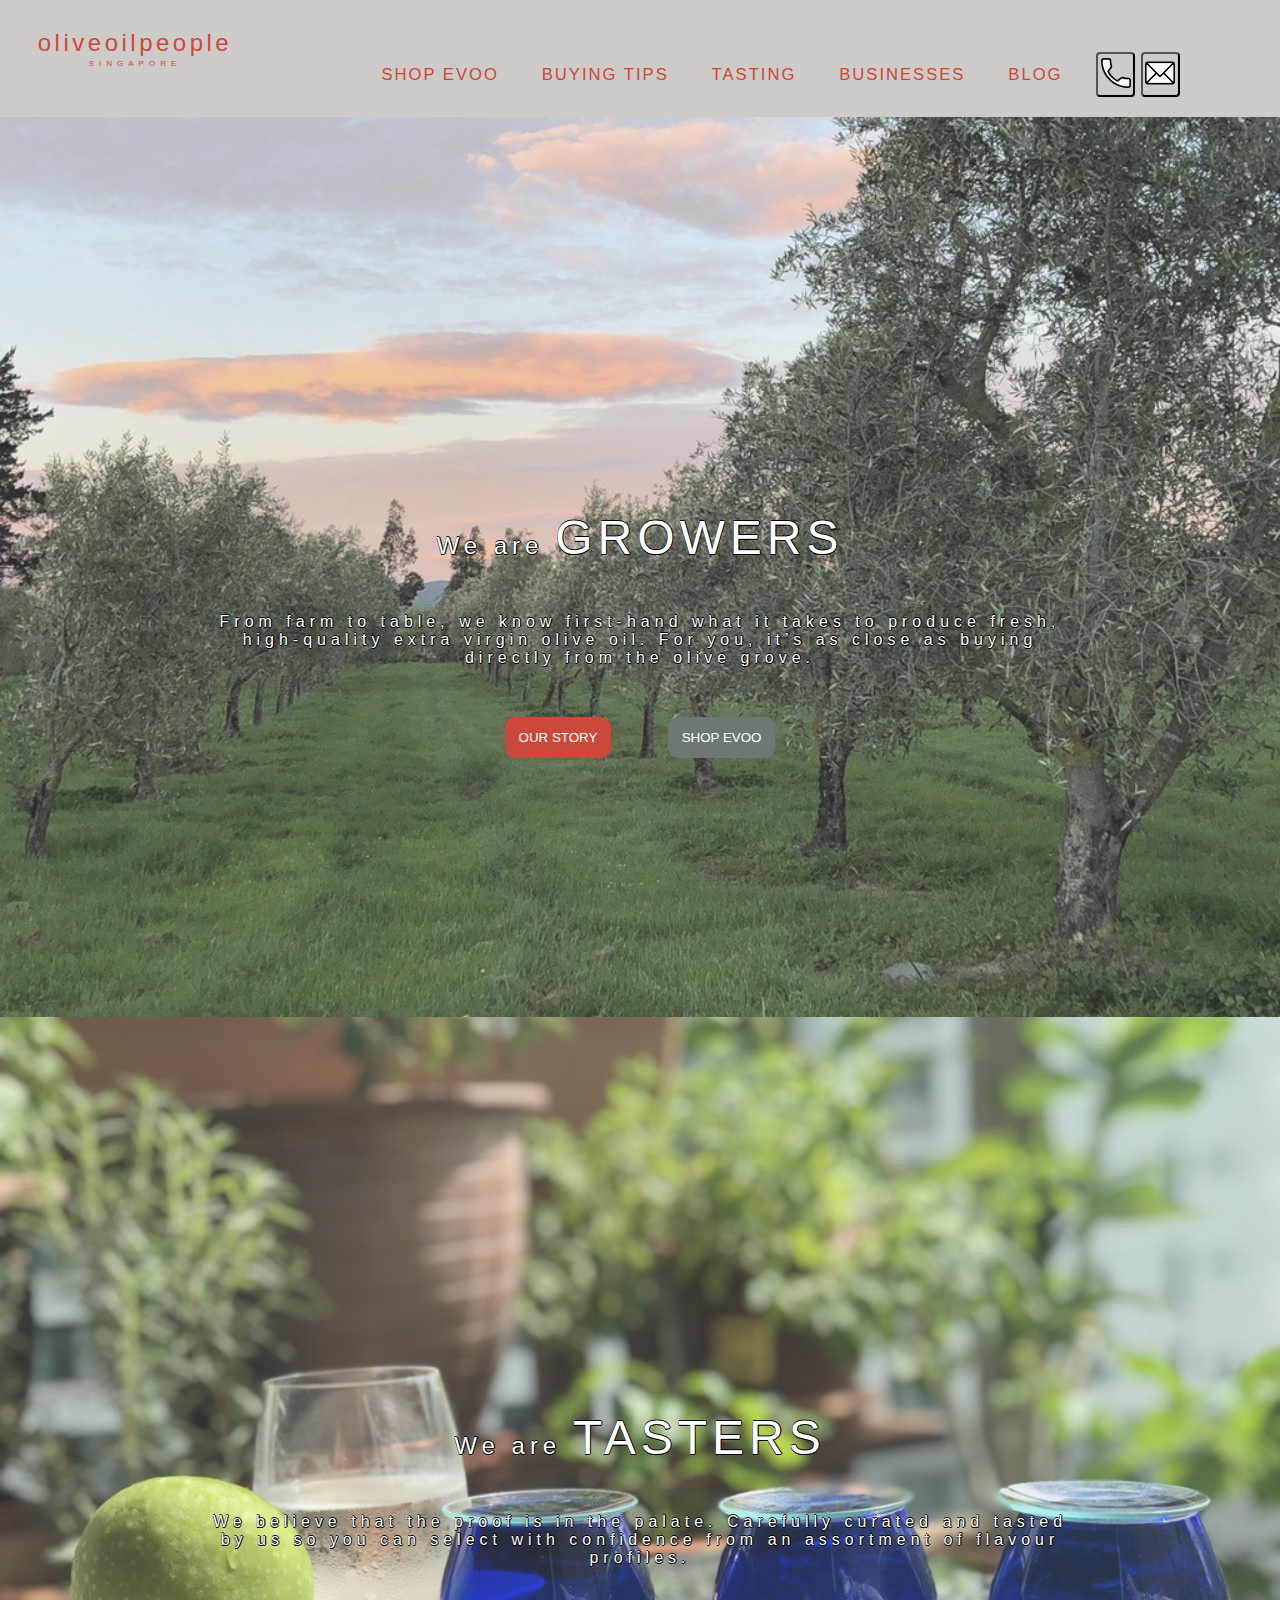
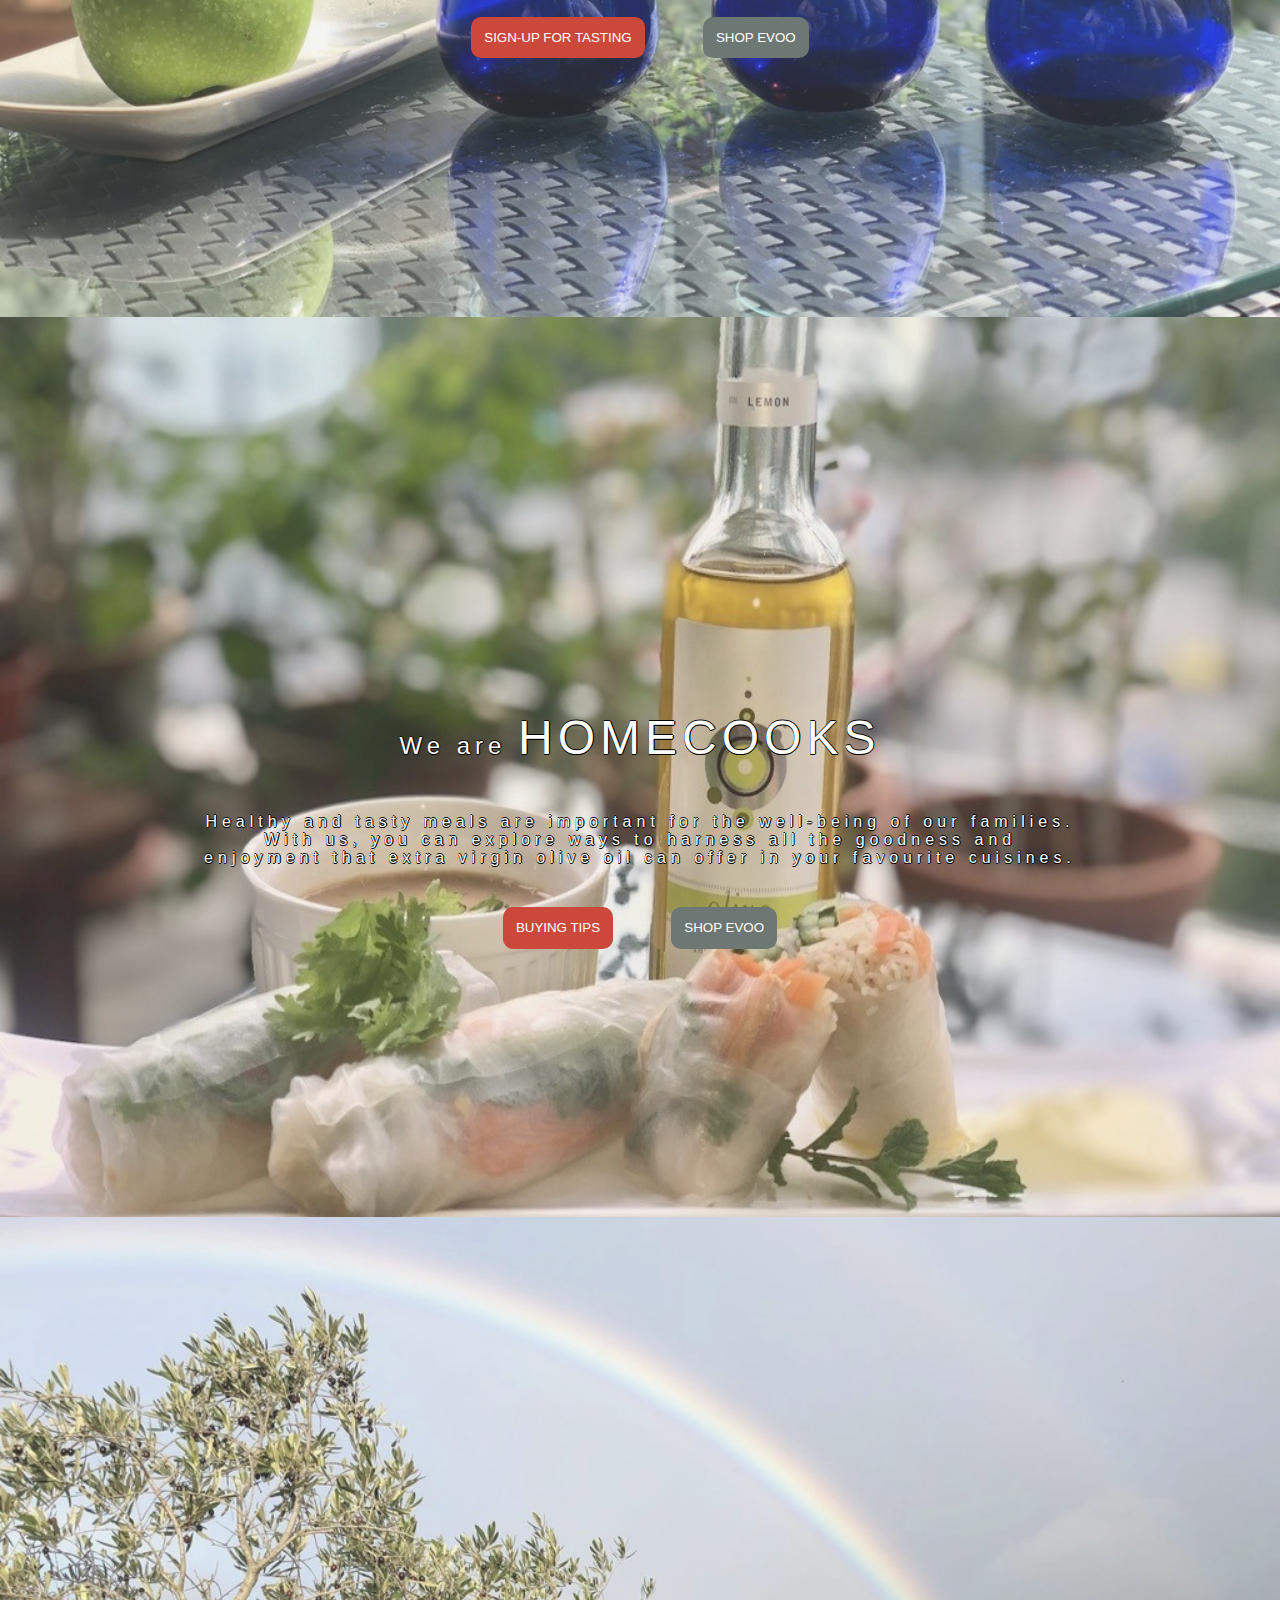
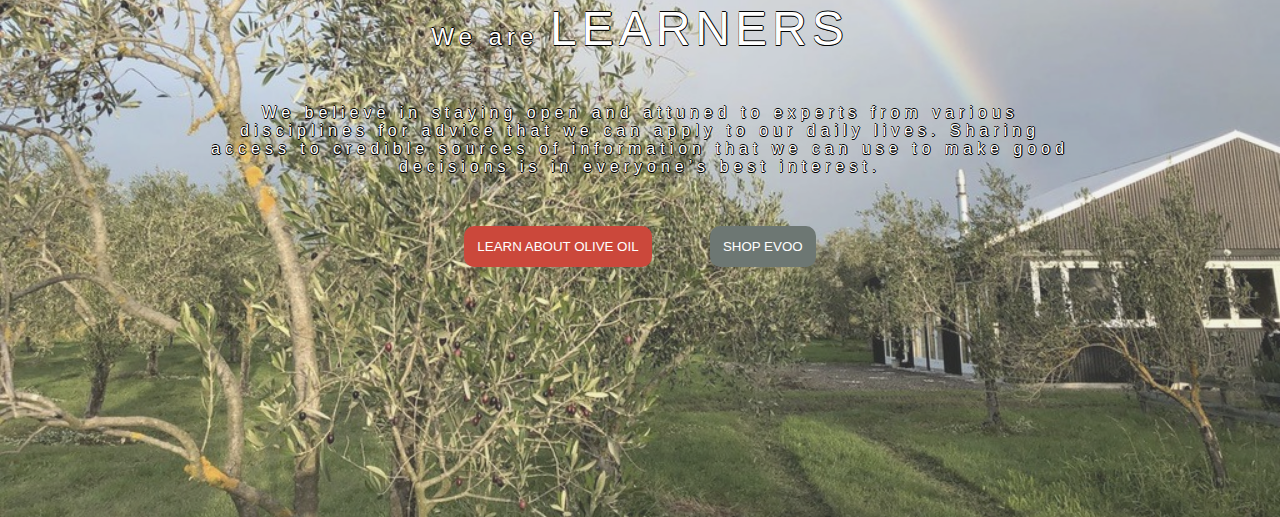
==== commit 8386b78f: "update" ====
--- a/index.html
+++ b/index.html
@@ -37,11 +37,11 @@
     </div>
 
     <ul class="nav-links">
-      <li><a href="#"><button>SHOP EVOO</button></a></li>
-      <li><a href="homecooks/homecooks.html"><button>BUYING TIPS</button></a></li>
-      <li><a href="tasters/tasters.html"><button>TASTING</button></a></li>
-      <li><a href="#"><button>BUSINESSES</button></button></a></li>
-      <li><a href="learners/learners.html"><button>BLOG</button></a></li>
+      <li><a href="#"><button type="button">SHOP EVOO</button></a></li>
+      <li><a href="homecooks/homecooks.html"><button type="button">BUYING TIPS</button></a></li>
+      <li><a href="tasters/tasters.html"><button type="button">TASTING</button></a></li>
+      <li><a href="#"><button>BUSINESSES</button type="button"></button></a></li>
+      <li><a href="learners/learners.html"><button type="button">BLOG</button></a></li>
       <li class="contact-buttons">
 
 
@@ -70,6 +70,7 @@
 
       <div class="tasters-heading">
         <p><span>We are </span><span style="font-size: 2em;">GROWERS</span></p>
+        <p style="font-size: 1rem; width: 70%; margin: 3rem auto 1rem auto; overflow: visible; ">From farm to table, we know first-hand what it takes to produce fresh, high-quality extra virgin olive oil.  For you, it’s as close as buying directly from the olive grove.</p>
       </div>
 
       <div class="buttons-landing">
@@ -89,6 +90,8 @@
 
       <div class="tasters-heading">
         <p><span>We are </span><span style="font-size: 2em;">TASTERS</span></p>
+        <p style="font-size: 1rem; width: 70%; margin: 3rem auto 1rem auto; overflow: visible; ">We believe that the proof is in the palate. Carefully curated and tasted by us so you can select with confidence from an assortment of flavour profiles.</p>
+
       </div>
 
       <div class="buttons-landing">
@@ -108,6 +111,8 @@
 
       <div class="tasters-heading" style="padding: 0.9em;">
         <p><span>We are </span><span style="font-size: 2em;">HOMECOOKS</span></p>
+        <p style="font-size: 1rem; width: 70%; margin: 3rem auto 1rem auto; overflow: visible; ">Healthy and tasty meals are important for the well-being of our families. With us, you can explore ways to harness all the goodness and enjoyment that extra virgin olive oil can offer in your favourite cuisines.</p>
+
       </div>
 
       <div class="buttons-landing">
@@ -127,6 +132,8 @@
 
       <div class="tasters-heading">
         <p><span>We are </span><span style="font-size: 2em;">LEARNERS</span></p>
+        <p style="font-size: 1rem; width: 70%; margin: 3rem auto 1rem auto; overflow: visible; ">We believe in staying open and attuned to experts from various disciplines for advice that we can apply to our daily lives. Sharing access to credible sources of information that we can use to make good decisions is in everyone’s best interest.</p>
+
       </div>
 
       <div class="buttons-landing">
--- a/css/styles.css
+++ b/css/styles.css
@@ -50,7 +50,7 @@
   margin-right: 5.5em;
 }
 
-.nav-links li a button{
+.nav-links li a button {
   color: #cb483b;
   text-decoration: none;
   font-size: 1.3vw;
@@ -63,13 +63,10 @@
   transition: all 0.5s ease;
 }
 
-.nav-links button:hover{
-  background-color: #6d7773;
-  transition: all 0.5s ease;
-}
-
-
-
+.nav-links button:hover {
+  background-color: #bab6b4;
+  transition: all 0.5s ease;
+}
 
 .phone-button {
   width: 3vw;
@@ -77,6 +74,7 @@
   border-radius: 4px;
   border-color: black;
   background-color: #CECAC8;
+  transition: all 0.5s ease;
 }
 
 .mail-button {
@@ -85,6 +83,7 @@
   border-radius: 4px;
   border-color: black;
   background-color: #CECAC8;
+  transition: all 0.5s ease;
 }
 
 .phone-svg {
@@ -120,20 +119,29 @@
 
 .tasters-heading {
   position: relative;
-  margin-bottom: 4em;
   margin-top: 2em;
   padding: 1.5em;
+  margin-bottom: 2rem;
 }
 
 .tasters-heading p {
   color: white;
   font-size: 1.5em;
   letter-spacing: 5px;
+  text-align: center;
+  margin-bottom: 0;
+  text-shadow:
+  0.07rem 0 black,
+  0 0.07rem black,
+  -0 0.07rem black,
+  0 -0.07rem black;
 }
 
 .buttons-landing {
   position: relative;
-  margin-top: 2em;
+  margin-top: 0;
+  padding-bottom: 3rem;
+  bottom: 3rem;
 }
 
 .button1 {
@@ -168,6 +176,7 @@
 
 .tasters-img {
   width: 100vw;
+  opacity: 0.8;
 }
 
 @media screen and (max-width: 768px) {
@@ -233,55 +242,77 @@
 
   .tasters-heading p {
     color: white;
-    font-size: 1.5em;
+    font-size: 1.5rem;
     letter-spacing: 5px;
   }
 
   .tasters-heading {
     position: relative;
-    margin-bottom: 4em;
-    margin-top: 2em;
-    padding: 1.8em;
-  }
-
-  .nav-links li {
-    opacity: 0;
-  }
-
-  .nav-links li a {
-    font-size: 25px;
-  }
-
-  .nav-links li:nth-child(1) {
-    transition: all 0.7s ease 0.1s;
-  }
-
-  .nav-links li:nth-child(2) {
-    transition: all 0.7s ease 0.2s;
-  }
-
-  .nav-links li:nth-child(3) {
-    transition: all 0.7s ease 0.3s;
-  }
-
-  .nav-links li:nth-child(4) {
-    transition: all 0.7s ease 0.4s;
-  }
-
-  .nav-links li:nth-child(5) {
-    transition: all 0.7s ease 0.5s;
-  }
-
-  li.fade {
-    opacity: 1;
-  }
-
-  .tasters-heading {
     text-align: center;
-    overflow: hidden;
+    margin-top: 2rem;
+    padding: 1.8rem;
   }
 
   .tasters-img {
     width: auto;
     height: auto;
   }
+
+  .phone-button {
+    width: 40px;
+    height: 40px;
+    border-radius: 4px;
+    border-color: black;
+    background-color: #CECAC8;
+    transition: all 0.5s ease;
+  }
+
+  .mail-button {
+    width: 40px;
+    height: 40px;
+    border-radius: 4px;
+    border-color: black;
+    background-color: #CECAC8;
+    transition: all 0.5s ease;
+  }
+
+  .nav-links button:hover {
+    background-color: #bab6b4;
+    transition: all 0.5s ease;
+  }
+
+  .nav-links li {
+    opacity: 0;
+  }
+
+  .nav-links li a {
+    font-size: 25px;
+  }
+
+  .nav-links li a button {
+    font-size: 25px;
+  }
+
+  .nav-links li:nth-child(1) {
+    transition: all 0.7s ease 0.1s;
+  }
+
+  .nav-links li:nth-child(2) {
+    transition: all 0.7s ease 0.2s;
+  }
+
+  .nav-links li:nth-child(3) {
+    transition: all 0.7s ease 0.3s;
+  }
+
+  .nav-links li:nth-child(4) {
+    transition: all 0.7s ease 0.4s;
+  }
+
+  .nav-links li:nth-child(5) {
+    transition: all 0.7s ease 0.5s;
+  }
+
+  li.fade {
+    opacity: 1;
+  }
